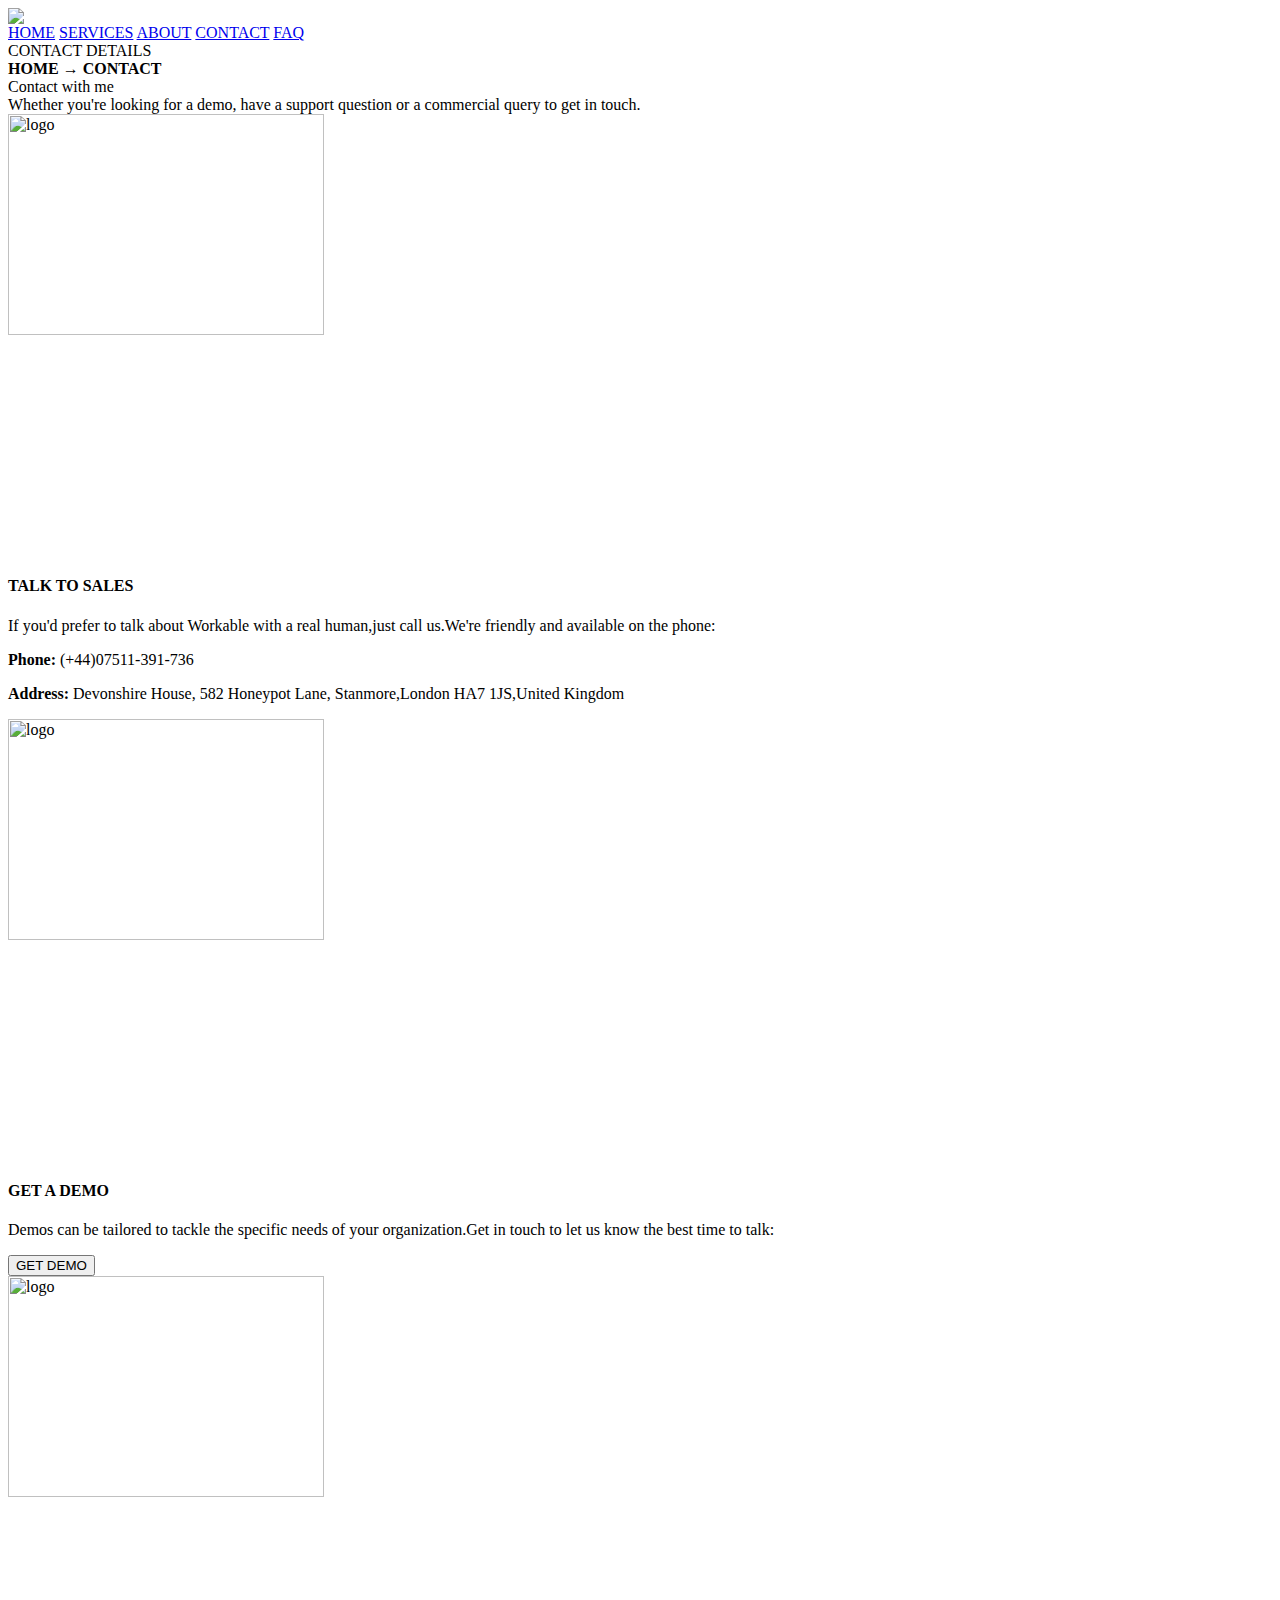
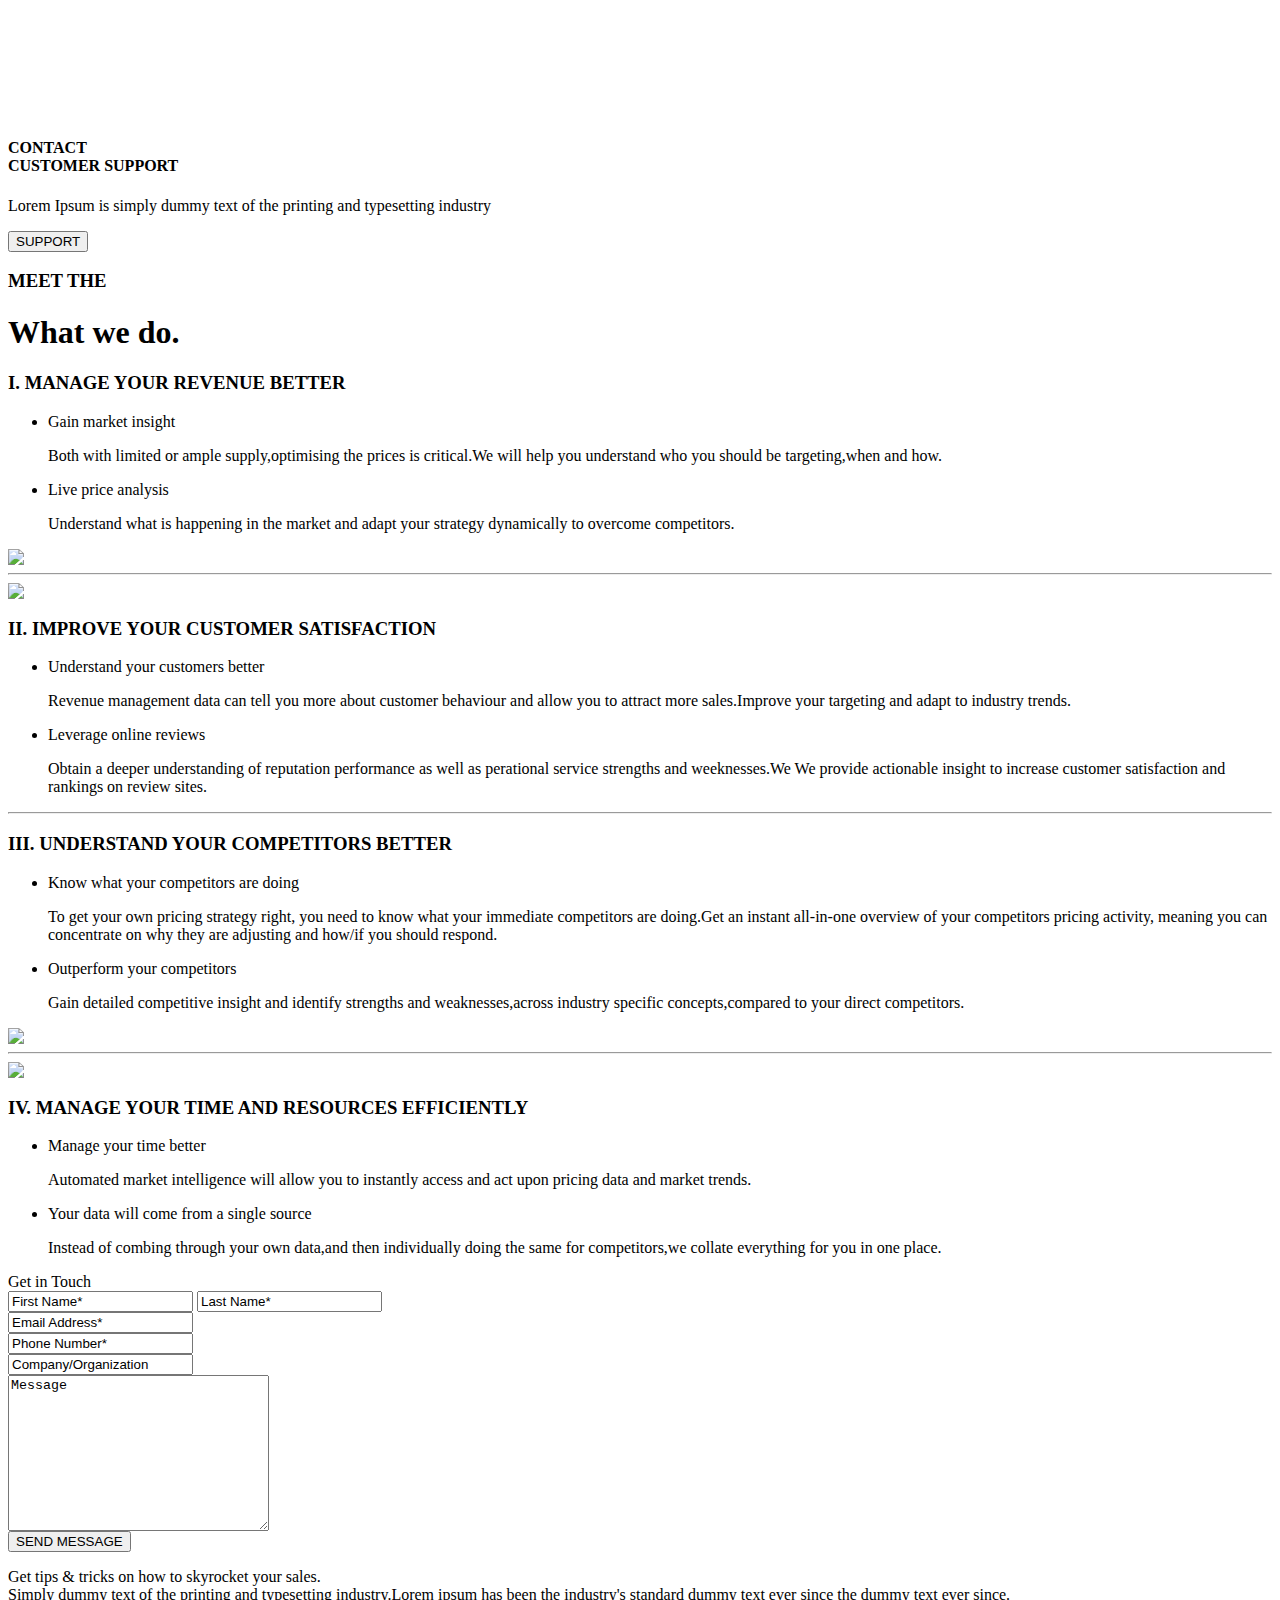
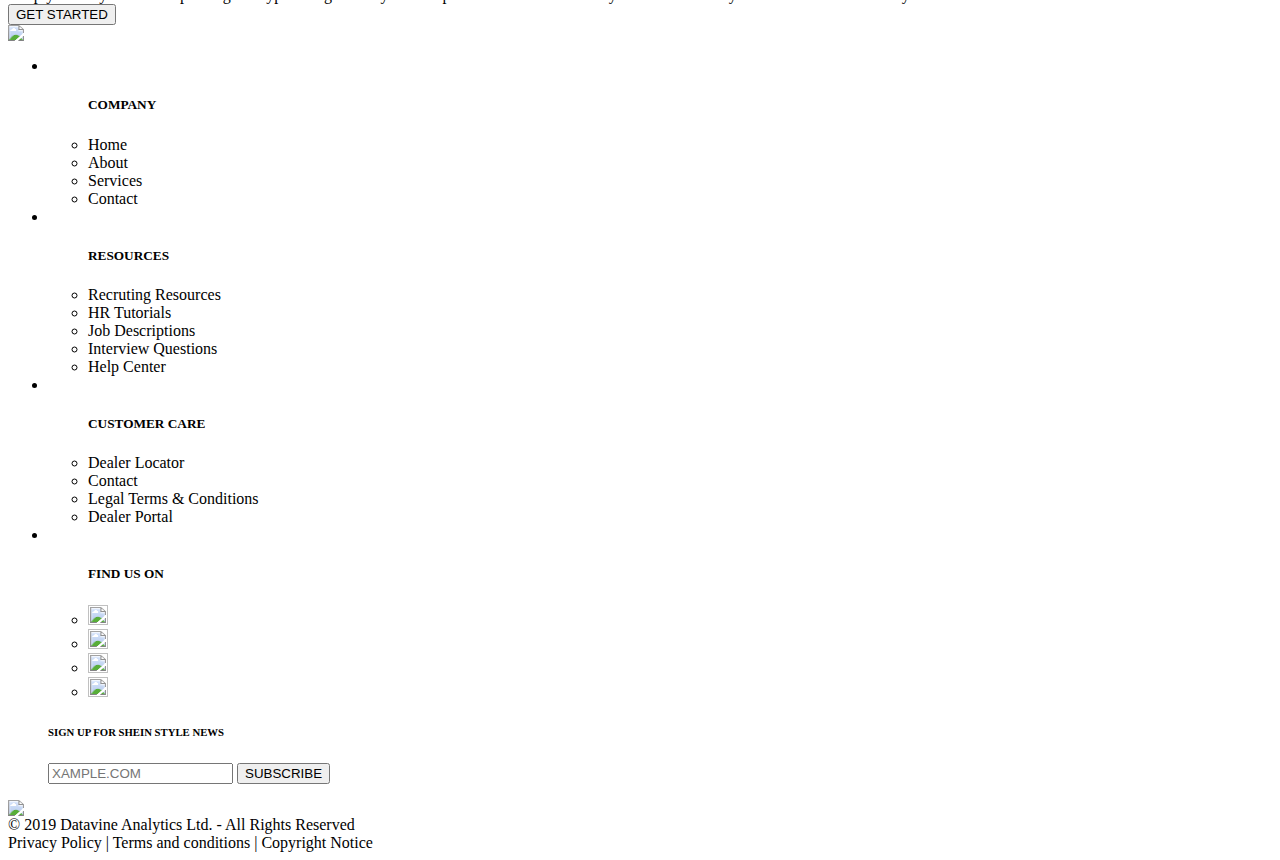
==== training.html @ 07f4c863 "Add files via upload" ====
<html>
  <link rel="stylesheet" href="/Users/mehak.agarwal/Documents/training/training.css">
<body>

<header class='header'>
   <nav class='nav'>
        <div class='nav-logo left'>
            <img src='/Users/mehak.agarwal/Documents/training/datavine-logo.png' class='logo'>
        </div>
        <div class='nav-link right'>
            <a href="/html/">HOME</a> 
            <a href="/css/">SERVICES</a> 
            <a href="/js/">ABOUT</a> 
            <a href="/jquery/">CONTACT</a>
            <a href="/jquery/">FAQ</a>
        </div>
    </nav>
    <div class='contactText'>
    CONTACT <span class='bold'>DETAILS</span>
    </div>
</header>
<section class='section1'>
    <div class='contactLink'>
        <span><b>HOME</b></span><span class='arrow'> &#8594;</span><span class='contact'><b> CONTACT</b></span>
    </div>
    <div class='contactWithText'>Contact with me </div>
    <div class='sectionSubText'> Whether you're looking for a demo,
        have a support question or a commercial query to get in touch.</div>
    <div class='parentCardContainer'>
        <div class="card ">
            <div class='imgContainer'>
            <img src="/Users/mehak.agarwal/Documents/training/mirage-message-sent.png" alt="logo" style="width:50%">
            </div>      
            <div class="container">
                <h4><b>TALK TO SALES</b></h4> 
                <p class='greyTextColor'>If you'd prefer to talk about Workable with a real human,just call us.We're friendly and available on the phone:</p>
                <p><b>Phone: </b><span class='greyTextColor'>(+44)07511-391-736</span></p>
                <p><b>Address:</b><span class='greyTextColor'> Devonshire House, 582 Honeypot Lane, Stanmore,London HA7 1JS,United Kingdom</span></p>
            </div>
        </div>
        <div class="card secondCard">
            <div class='imgContainer'>
            <img src="/Users/mehak.agarwal/Documents/training/mirage-message-sent.png" alt="logo" style="width:50%">
            </div>
            <div class="container">
                <h4><b>GET A DEMO</b></h4> 
                <p class='greyTextColor'>Demos can be tailored to tackle the specific needs of your organization.Get in touch to let us
                know the best time to talk:</p> 
                <button> GET DEMO </button>
            </div>
        </div>
        <div class="card">
            <div class='imgContainer'>
            <img src="/Users/mehak.agarwal/Documents/training/mirage-message-sent.png" alt="logo" style="width:50%">
            </div>
            <div class="container">
                <h4><b>CONTACT</br> CUSTOMER SUPPORT</b></h4> 
                <p class='greyTextColor' >Lorem Ipsum is simply dummy text of the printing and typesetting industry</p> 
                <button> SUPPORT </button>
            </div>
        </div>
    </div>
</section>
<section class="section2">
    <div class="container">
        <h3>MEET THE</h3>
        <h1 class='what-Text'>What we do. </h1>
   <div class="row">           
        <div class="leftColumn">
            <div class="text-container">
                <h3>I. MANAGE YOUR REVENUE BETTER</h3>
                <ul>
                <li>
                <span>Gain market insight </span>
                <p>Both with limited or ample supply,optimising the prices is critical.We will help you 
                understand who you should be targeting,when and how.</p></li>
                <li>
                <span>Live price analysis</span>
                <p>Understand what is happening in the market and adapt your strategy dynamically to overcome competitors. </p>
                </li>
            </div>
        </div>  
        <div class="rightColumn">
                <img src='/Users/mehak.agarwal/Documents/training/img1.png' class='image1'>
        </div>
    </div>
    <hr/>
    <div class="row">               
            <div class="leftColumn">
                <div class="image-container">
                    <img src='/Users/mehak.agarwal/Documents/training/img2.png' class='image1'>
                </div> 
            </div>  
            <div class="rightColumn">
                <div class="text-container">
                    <h3>II. IMPROVE YOUR CUSTOMER SATISFACTION</h3>
                    <ul>
                    <li><span>Understand your customers better</span>
                    <p>Revenue management data can tell you more about customer behaviour and allow 
                    you to attract more sales.Improve your targeting and adapt to industry trends.</p></li>
                    <li><span>Leverage online reviews</span>
                    <p>Obtain a deeper understanding of reputation performance as well as perational service strengths and weeknesses.We
                    We provide actionable insight to increase customer satisfaction and rankings on review sites. </p>
                    </li>
                    </ul>
                </div>
            </div>
    </div>
    <hr/>
   <div class="row">               
        <div class="leftColumn">
            <div class="text-container">
                <h3>III. UNDERSTAND YOUR COMPETITORS BETTER</h3>
                <ul>
                    <li><span>Know what your competitors are doing</span>
                    <p>To get your own pricing strategy right, you need to know what your immediate competitors 
                    are doing.Get an instant all-in-one overview of your competitors pricing activity, meaning you can concentrate on why they are adjusting 
                    and how/if you should respond.</p></li>
                    <li><span>Outperform your competitors</span>
                    <p>Gain detailed competitive insight and identify strengths and weaknesses,across industry specific concepts,compared to your direct competitors.</p>
                    </li>
                </ul>           
            </div>
        </div>  
        <div class="rightColumn">
            <div class="image-container">
                <img src='/Users/mehak.agarwal/Documents/training/img1.png' class='image1'>
            </div> 
        </div>
    </div>
    <hr/>
    <div class="row">               
        <div class="leftColumn">
            <div class="image-container">
                <img src='/Users/mehak.agarwal/Documents/training/img2.png' class='image1'>
            </div> 
        </div>  
        <div class="rightColumn">
            <div class="text-container">
                    <h3>IV. MANAGE YOUR TIME AND RESOURCES EFFICIENTLY</h3>
                    <ul>
                    <li><span>Manage your time better</span>
                    <p>Automated market intelligence will allow you to instantly access and act upon
                    pricing data and market trends. </p></li>
                    <li><span>Your data will come from a single source</span>
                    <p>Instead of combing through your own data,and then individually doing the same
                    for competitors,we collate everything for you in one place. </p></li>
                    </ul>
                </div>
            </div>
    </div>
     
        </div>
    </section>

    <section class="section3">
        <div class="container">
            <div class='heading'>Get in Touch</div>
            <form class="form"> 
                <input type="text" id='fname' value='First Name*'>
                <input type="text" value='Last Name*' id='lname'>
                </br>
                <input type="email" value='Email Address*'>
                </br>
                <input type="tel" value='Phone Number*'>
                </br>
                <input type='text' value='Company/Organization'>
                </br>
                <textarea name="message" rows="10" cols="30">Message</textarea>
                </br>
                <button type='submit' >SEND MESSAGE</button>
            </form>
        </div>
    </section>

    <section class='section4'>
        <div class="container">
                <div class="leftColumn">
                    <div class='heading'>Get tips & tricks on how to skyrocket your sales.</div>
                    <div class='content'> Simply dummy text of the printing and typesetting industry.Lorem ipsum has been the
                                        industry's standard dummy text ever since the dummy text ever since.
                    </div>
                    <button type='submit'>GET STARTED</button>
                </div>
                <div class="rightColumn">
                    <img src='/Users/mehak.agarwal/Documents/training/img2.png' class='image1'>
                </div>
        </div>
    </section>
    <footer>
        <div class="container">
            <section>
                <ul class='footerUpperSec'>
                    <li class="footerList">
                            <ul class='innerList'>
                                <h5>COMPANY</h5>
                                <li >Home</li>
                                <li>About</li>
                                <li>Services</li>
                                <li>Contact</li>
                            </ul>
                        </li>
                        <li class="footerList">
                            <ul class='innerList'>
                                <h5>RESOURCES</h5>
                                <li>Recruting Resources</li>
                                <li>HR Tutorials</li>
                                <li>Job Descriptions</li>
                                <li>Interview Questions</li>
                                <li>Help Center</li>
                            </ul>
                        </li>
                        <li class="footerList">
                            <ul class='innerList'>
                                <h5>CUSTOMER CARE</h5>
                                <li>Dealer Locator</li>
                                <li>Contact</li>
                                <li>Legal Terms & Conditions</li>
                                <li>Dealer Portal</li>
                            </ul>
                        </li>
                        <li class="footerList">
                            <ul class='socialSubList'>
                                <h5>FIND US ON</h5>
                                <li class='social-icon'>
                                    <a href="https://www.facebook.com/" target="_blank">
                                        <img src="/Users/mehak.agarwal/Documents/training/fb.png" alt="" width="20" height="20">
                                    </a>
                                </li>
                                <li class='social-icon'>
                                    <a href="https://www.instagram.com/" target="_blank">
                                        <img src="/Users/mehak.agarwal/Documents/training/fb.png" alt="" width="20" height="20">
                                    </a>
                                </li>
                                <li class='social-icon'>
                                    <a href="https://www.twitter.com/" target="_blank">
                                        <img src="/Users/mehak.agarwal/Documents/training/fb.png" alt="" width="20" height="20">
                                    </a>
                                </li>
                                <li class='social-icon'>
                                    <a href="https://www.pinterest.com/" target="_blank">
                                        <img src="/Users/mehak.agarwal/Documents/training/fb.png" alt="" width="20" height="20">
                                    </a>
                                </li>
                             </ul>

                                <h6 class='signUpText'>SIGN UP FOR SHEIN STYLE NEWS</h6>
                                <input type="text" placeholder="XAMPLE.COM"  class="inputBox"/>
                                <button class='subBtn'>SUBSCRIBE</button>
                         </li>   
                    </ul>

            
            <div>
                <div class='subFooterLeft'>
                    <div class='footerLogo'>
                        <img src='/Users/mehak.agarwal/Documents/training/datavineFooter-logo.png' class='footerImgLogo'>
                    </div>
                    <div class='footerLine'>© 2019 Datavine Analytics Ltd. - All Rights Reserved</div>
                </div>
                <span class='footerSubRight'> Privacy Policy | Terms and conditions | Copyright Notice </span>
            </div>
            </section>


        </div>
    </footer>
</body>
</html>
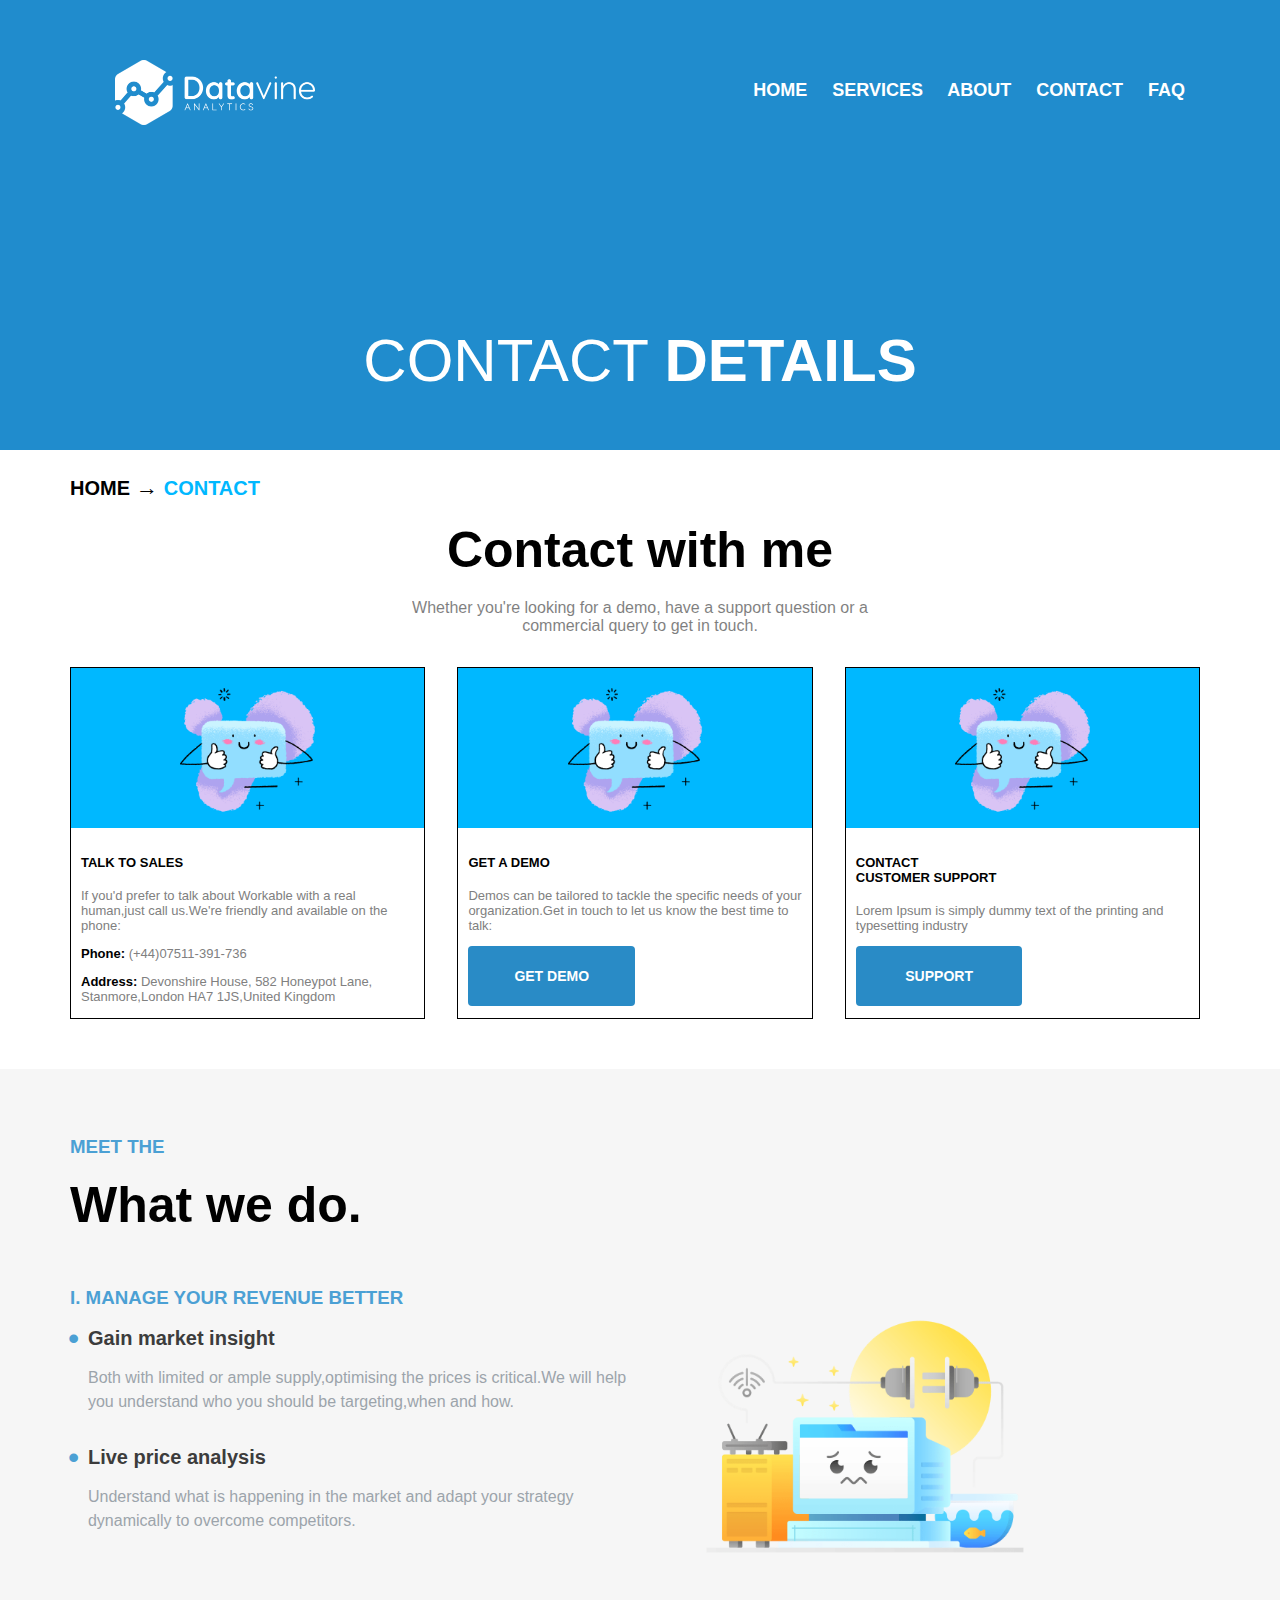
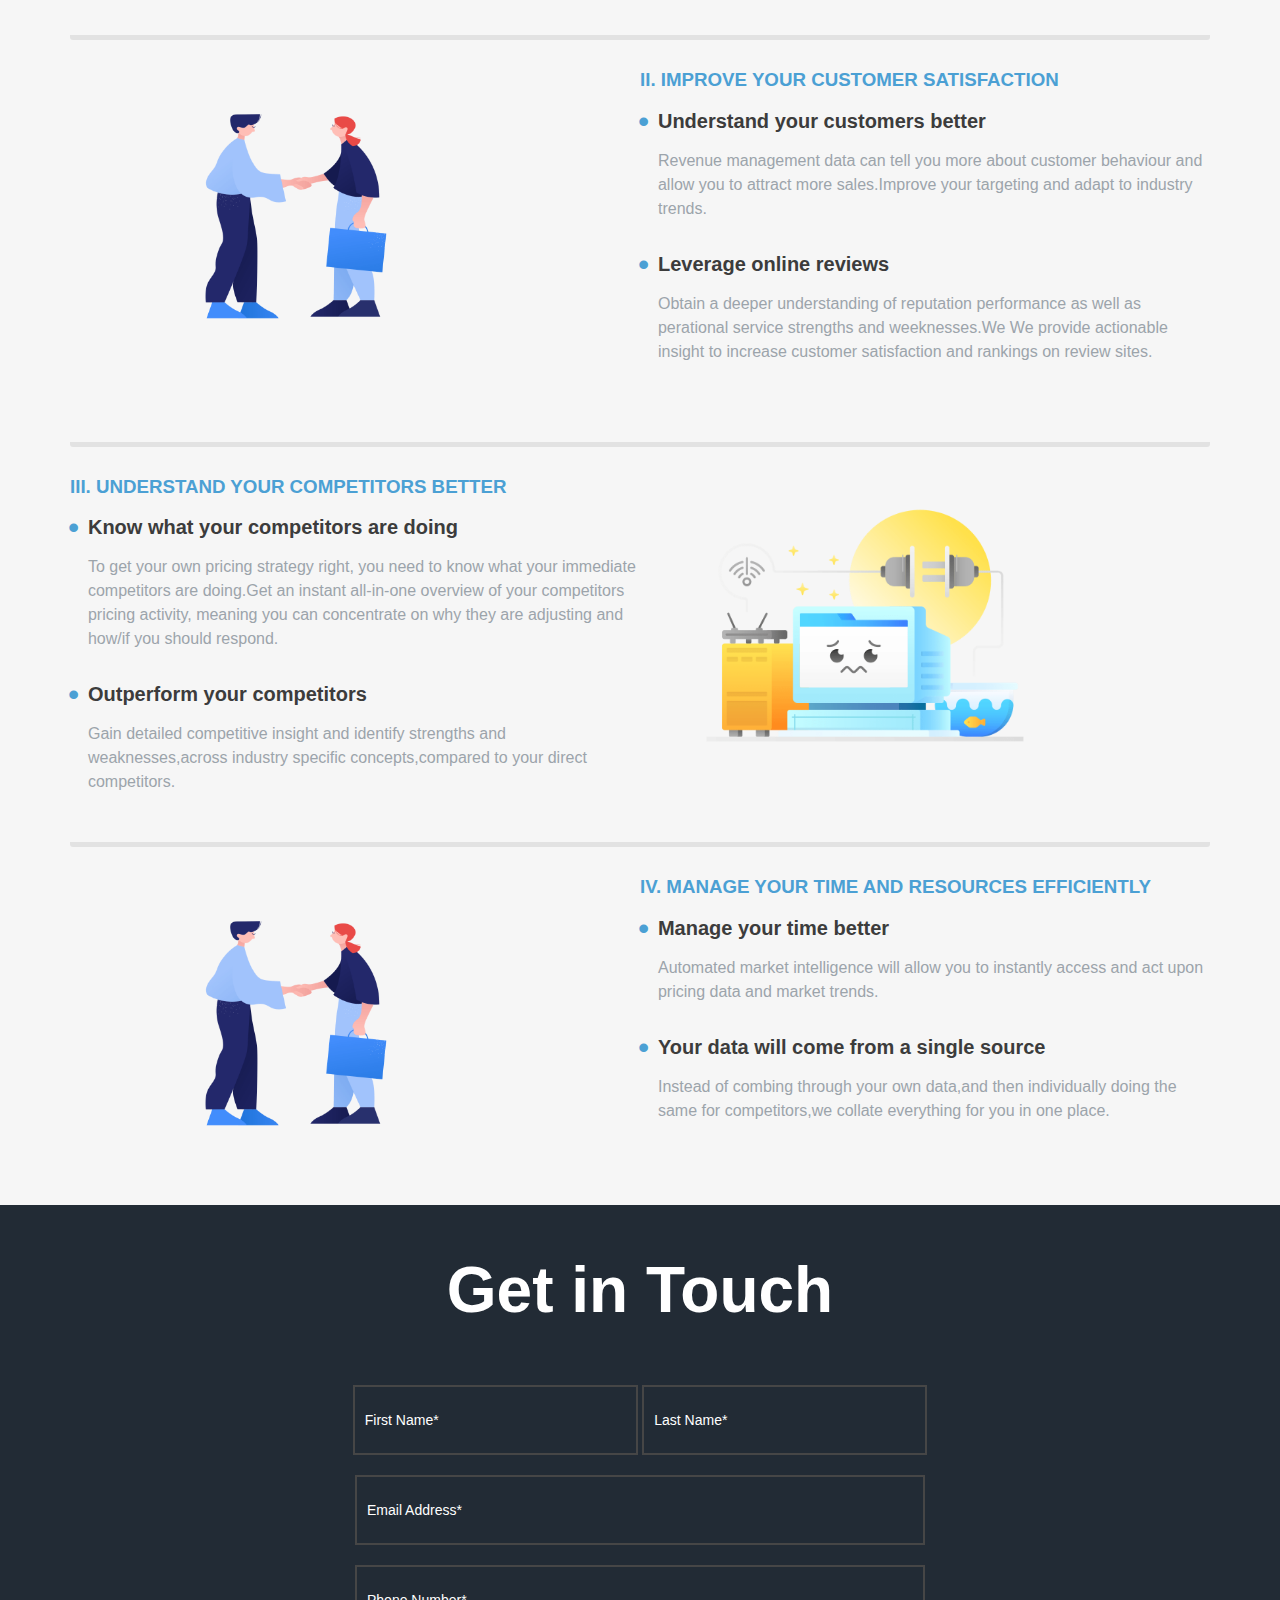
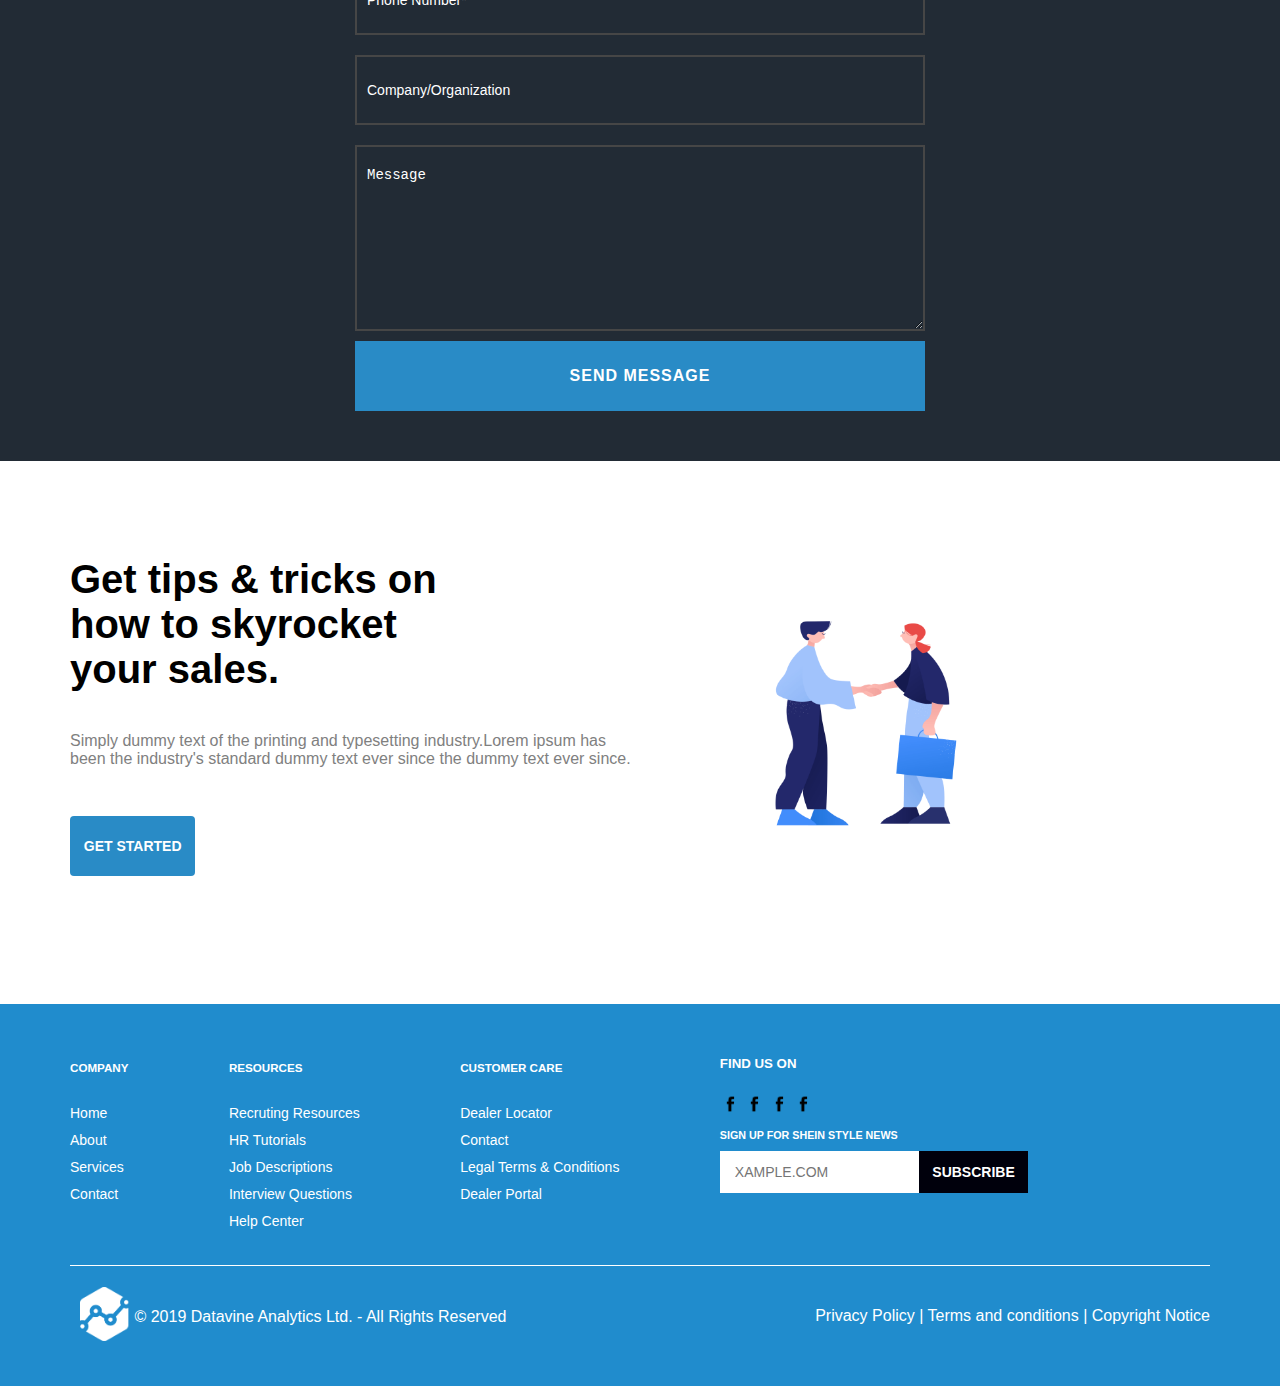
==== commit 84b56364: "link correction" ====
--- a/training.html
+++ b/training.html
@@ -1,203 +1,215 @@
 <html>
-  <link rel="stylesheet" href="/Users/mehak.agarwal/Documents/training/training.css">
-<body>
+    <link rel="stylesheet" href="training.css">
+    <body>
+        <header class='header'>
+            <nav class='nav'>
+                <div class='nav-logo left'>
+                    <img src='datavine-logo.png' class='logo'>
+                </div>
+                <div class='nav-link right'>
+                    <a href="/html/">HOME</a> 
+                    <a href="/css/">SERVICES</a> 
+                    <a href="/js/">ABOUT</a> 
+                    <a href="/jquery/">CONTACT</a>
+                    <a href="/jquery/">FAQ</a>
+                </div>
+            </nav>
+            <div class='contactText'>
+                CONTACT <span class='bold'>DETAILS</span>
+            </div>
+        </header>
+        <section class='section1'>
+            <div class='contactLink'>
+                <span><b>HOME</b></span><span class='arrow'> &#8594;</span><span class='contact'><b> CONTACT</b></span>
+            </div>
+            <div class='contactWithText'>Contact with me </div>
+            <div class='sectionSubText'> Whether you're looking for a demo,
+                    have a support question or a commercial query to get in touch.
+            </div>
+            <div class='parentCardContainer'>
+                <div class="card ">
+                    <div class='imgContainer'>
+                        <img src="mirage-message-sent.png" alt="logo" style="width:50%">
+                    </div>      
+                    <div class="container">
+                        <h4><b>TALK TO SALES</b></h4> 
+                        <p class='greyTextColor'>If you'd prefer to talk about Workable with a real human,just call us.We're friendly and available on the phone:</p>
+                        <p><b>Phone: </b><span class='greyTextColor'>(+44)07511-391-736</span></p>
+                        <p><b>Address:</b><span class='greyTextColor'> Devonshire House, 582 Honeypot Lane, Stanmore,London HA7 1JS,United Kingdom</span></p>
+                    </div>
+                </div>
+                <div class="card secondCard">
+                    <div class='imgContainer'>
+                        <img src="mirage-message-sent.png" alt="logo" style="width:50%">
+                    </div>
+                    <div class="container">
+                        <h4><b>GET A DEMO</b></h4> 
+                        <p class='greyTextColor'>Demos can be tailored to tackle the specific needs of your organization.Get in touch to let us
+                        know the best time to talk:</p> 
+                        <button> GET DEMO </button>
+                    </div>
+                </div>
+                <div class="card">
+                    <div class='imgContainer'>
+                        <img src="mirage-message-sent.png" alt="logo" style="width:50%">
+                    </div>
+                    <div class="container">
+                        <h4><b>CONTACT</br> CUSTOMER SUPPORT</b></h4> 
+                        <p class='greyTextColor' >Lorem Ipsum is simply dummy text of the printing and typesetting industry</p> 
+                        <button> SUPPORT </button>
+                    </div>
+                </div>
+            </div>
+        </section>
+        <section class="section2">
+            <div class="container">
+                <h3>MEET THE</h3>
+                <h1 class='what-Text'>What we do. </h1>
+                <div class="row">           
+                    <div class="leftColumn">
+                        <div class="text-container">
+                            <h3>I. MANAGE YOUR REVENUE BETTER</h3>
+                            <ul>
+                                <li>
+                                    <span>Gain market insight </span>
+                                    <p>Both with limited or ample supply,optimising the prices is critical.We will help you 
+                                        understand who you should be targeting,when and how.</p>
+                                </li>
+                                <li>
+                                    <span>Live price analysis</span>
+                                    <p>Understand what is happening in the market and adapt your strategy dynamically to overcome competitors. </p>
+                                </li>
+                            </ul>    
+                        </div>
+                    </div>  
+                    <div class="rightColumn">
+                        <img src='img1.png' class='image1'>
+                    </div>
+                </div>
+                <hr/>
+                <div class="row">               
+                    <div class="leftColumn">
+                        <div class="image-container">
+                            <img src='img2.png' class='image1'>
+                        </div> 
+                    </div>  
+                    <div class="rightColumn">
+                        <div class="text-container">
+                            <h3>II. IMPROVE YOUR CUSTOMER SATISFACTION</h3>
+                            <ul>
+                                <li>
+                                    <span>Understand your customers better</span>
+                                    <p>Revenue management data can tell you more about customer behaviour and allow 
+                                    you to attract more sales.Improve your targeting and adapt to industry trends.</p>
+                                </li>
+                                <li>
+                                    <span>Leverage online reviews</span>
+                                    <p>Obtain a deeper understanding of reputation performance as well as perational service strengths and weeknesses.We
+                                    We provide actionable insight to increase customer satisfaction and rankings on review sites. </p>
+                                </li>
+                            </ul>
+                        </div>
+                    </div>
+                </div>
+                <hr/>
+                <div class="row">               
+                    <div class="leftColumn">
+                        <div class="text-container">
+                            <h3>III. UNDERSTAND YOUR COMPETITORS BETTER</h3>
+                            <ul>
+                                <li>
+                                    <span>Know what your competitors are doing</span>
+                                    <p>To get your own pricing strategy right, you need to know what your immediate competitors 
+                                    are doing.Get an instant all-in-one overview of your competitors pricing activity, meaning you can concentrate on why they are adjusting 
+                                    and how/if you should respond.</p>
+                                </li>
+                                <li>
+                                    <span>Outperform your competitors</span>
+                                    <p>Gain detailed competitive insight and identify strengths and weaknesses,across industry specific concepts,compared to your direct competitors.</p>
+                                </li>
+                            </ul>           
+                        </div>
+                    </div>  
+                    <div class="rightColumn">
+                        <div class="image-container">
+                            <img src='img1.png' class='image1'>
+                        </div> 
+                    </div>
+                </div>
+                <hr/>
+                <div class="row">               
+                    <div class="leftColumn">
+                        <div class="image-container">
+                            <img src='img2.png' class='image1'>
+                        </div> 
+                    </div>  
+                    <div class="rightColumn">
+                        <div class="text-container">
+                            <h3>IV. MANAGE YOUR TIME AND RESOURCES EFFICIENTLY</h3>
+                            <ul>
+                                <li>
+                                    <span>Manage your time better</span>
+                                    <p>Automated market intelligence will allow you to instantly access and act upon
+                                    pricing data and market trends. </p>
+                                </li>
+                                <li>
+                                    <span>Your data will come from a single source</span>
+                                    <p>Instead of combing through your own data,and then individually doing the same
+                                    for competitors,we collate everything for you in one place. </p>
+                                </li>
+                            </ul>
+                        </div>
+                    </div>
+                </div>    
+            </div>
+        </section>
 
-<header class='header'>
-   <nav class='nav'>
-        <div class='nav-logo left'>
-            <img src='/Users/mehak.agarwal/Documents/training/datavine-logo.png' class='logo'>
-        </div>
-        <div class='nav-link right'>
-            <a href="/html/">HOME</a> 
-            <a href="/css/">SERVICES</a> 
-            <a href="/js/">ABOUT</a> 
-            <a href="/jquery/">CONTACT</a>
-            <a href="/jquery/">FAQ</a>
-        </div>
-    </nav>
-    <div class='contactText'>
-    CONTACT <span class='bold'>DETAILS</span>
-    </div>
-</header>
-<section class='section1'>
-    <div class='contactLink'>
-        <span><b>HOME</b></span><span class='arrow'> &#8594;</span><span class='contact'><b> CONTACT</b></span>
-    </div>
-    <div class='contactWithText'>Contact with me </div>
-    <div class='sectionSubText'> Whether you're looking for a demo,
-        have a support question or a commercial query to get in touch.</div>
-    <div class='parentCardContainer'>
-        <div class="card ">
-            <div class='imgContainer'>
-            <img src="/Users/mehak.agarwal/Documents/training/mirage-message-sent.png" alt="logo" style="width:50%">
-            </div>      
-            <div class="container">
-                <h4><b>TALK TO SALES</b></h4> 
-                <p class='greyTextColor'>If you'd prefer to talk about Workable with a real human,just call us.We're friendly and available on the phone:</p>
-                <p><b>Phone: </b><span class='greyTextColor'>(+44)07511-391-736</span></p>
-                <p><b>Address:</b><span class='greyTextColor'> Devonshire House, 582 Honeypot Lane, Stanmore,London HA7 1JS,United Kingdom</span></p>
-            </div>
-        </div>
-        <div class="card secondCard">
-            <div class='imgContainer'>
-            <img src="/Users/mehak.agarwal/Documents/training/mirage-message-sent.png" alt="logo" style="width:50%">
-            </div>
-            <div class="container">
-                <h4><b>GET A DEMO</b></h4> 
-                <p class='greyTextColor'>Demos can be tailored to tackle the specific needs of your organization.Get in touch to let us
-                know the best time to talk:</p> 
-                <button> GET DEMO </button>
-            </div>
-        </div>
-        <div class="card">
-            <div class='imgContainer'>
-            <img src="/Users/mehak.agarwal/Documents/training/mirage-message-sent.png" alt="logo" style="width:50%">
-            </div>
-            <div class="container">
-                <h4><b>CONTACT</br> CUSTOMER SUPPORT</b></h4> 
-                <p class='greyTextColor' >Lorem Ipsum is simply dummy text of the printing and typesetting industry</p> 
-                <button> SUPPORT </button>
-            </div>
-        </div>
-    </div>
-</section>
-<section class="section2">
-    <div class="container">
-        <h3>MEET THE</h3>
-        <h1 class='what-Text'>What we do. </h1>
-   <div class="row">           
-        <div class="leftColumn">
-            <div class="text-container">
-                <h3>I. MANAGE YOUR REVENUE BETTER</h3>
-                <ul>
-                <li>
-                <span>Gain market insight </span>
-                <p>Both with limited or ample supply,optimising the prices is critical.We will help you 
-                understand who you should be targeting,when and how.</p></li>
-                <li>
-                <span>Live price analysis</span>
-                <p>Understand what is happening in the market and adapt your strategy dynamically to overcome competitors. </p>
-                </li>
-            </div>
-        </div>  
-        <div class="rightColumn">
-                <img src='/Users/mehak.agarwal/Documents/training/img1.png' class='image1'>
-        </div>
-    </div>
-    <hr/>
-    <div class="row">               
-            <div class="leftColumn">
-                <div class="image-container">
-                    <img src='/Users/mehak.agarwal/Documents/training/img2.png' class='image1'>
-                </div> 
-            </div>  
-            <div class="rightColumn">
-                <div class="text-container">
-                    <h3>II. IMPROVE YOUR CUSTOMER SATISFACTION</h3>
-                    <ul>
-                    <li><span>Understand your customers better</span>
-                    <p>Revenue management data can tell you more about customer behaviour and allow 
-                    you to attract more sales.Improve your targeting and adapt to industry trends.</p></li>
-                    <li><span>Leverage online reviews</span>
-                    <p>Obtain a deeper understanding of reputation performance as well as perational service strengths and weeknesses.We
-                    We provide actionable insight to increase customer satisfaction and rankings on review sites. </p>
-                    </li>
-                    </ul>
-                </div>
-            </div>
-    </div>
-    <hr/>
-   <div class="row">               
-        <div class="leftColumn">
-            <div class="text-container">
-                <h3>III. UNDERSTAND YOUR COMPETITORS BETTER</h3>
-                <ul>
-                    <li><span>Know what your competitors are doing</span>
-                    <p>To get your own pricing strategy right, you need to know what your immediate competitors 
-                    are doing.Get an instant all-in-one overview of your competitors pricing activity, meaning you can concentrate on why they are adjusting 
-                    and how/if you should respond.</p></li>
-                    <li><span>Outperform your competitors</span>
-                    <p>Gain detailed competitive insight and identify strengths and weaknesses,across industry specific concepts,compared to your direct competitors.</p>
-                    </li>
-                </ul>           
-            </div>
-        </div>  
-        <div class="rightColumn">
-            <div class="image-container">
-                <img src='/Users/mehak.agarwal/Documents/training/img1.png' class='image1'>
-            </div> 
-        </div>
-    </div>
-    <hr/>
-    <div class="row">               
-        <div class="leftColumn">
-            <div class="image-container">
-                <img src='/Users/mehak.agarwal/Documents/training/img2.png' class='image1'>
-            </div> 
-        </div>  
-        <div class="rightColumn">
-            <div class="text-container">
-                    <h3>IV. MANAGE YOUR TIME AND RESOURCES EFFICIENTLY</h3>
-                    <ul>
-                    <li><span>Manage your time better</span>
-                    <p>Automated market intelligence will allow you to instantly access and act upon
-                    pricing data and market trends. </p></li>
-                    <li><span>Your data will come from a single source</span>
-                    <p>Instead of combing through your own data,and then individually doing the same
-                    for competitors,we collate everything for you in one place. </p></li>
-                    </ul>
-                </div>
-            </div>
-    </div>
-     
-        </div>
-    </section>
+        <section class="section3">
+            <div class="container">
+                <div class='heading'>Get in Touch</div>
+                <form class="form"> 
+                    <input type="text" id='fname' value='First Name*'>
+                    <input type="text" value='Last Name*' id='lname'>
+                    </br>
+                    <input type="email" value='Email Address*'>
+                    </br>
+                    <input type="tel" value='Phone Number*'>
+                    </br>
+                    <input type='text' value='Company/Organization'>
+                    </br>
+                    <textarea name="message" rows="10" cols="30">Message</textarea>
+                    </br>
+                    <button type='submit' >SEND MESSAGE</button>
+                </form>
+            </div>
+        </section>
 
-    <section class="section3">
-        <div class="container">
-            <div class='heading'>Get in Touch</div>
-            <form class="form"> 
-                <input type="text" id='fname' value='First Name*'>
-                <input type="text" value='Last Name*' id='lname'>
-                </br>
-                <input type="email" value='Email Address*'>
-                </br>
-                <input type="tel" value='Phone Number*'>
-                </br>
-                <input type='text' value='Company/Organization'>
-                </br>
-                <textarea name="message" rows="10" cols="30">Message</textarea>
-                </br>
-                <button type='submit' >SEND MESSAGE</button>
-            </form>
-        </div>
-    </section>
-
-    <section class='section4'>
-        <div class="container">
+        <section class='section4'>
+            <div class="container">
                 <div class="leftColumn">
                     <div class='heading'>Get tips & tricks on how to skyrocket your sales.</div>
-                    <div class='content'> Simply dummy text of the printing and typesetting industry.Lorem ipsum has been the
-                                        industry's standard dummy text ever since the dummy text ever since.
-                    </div>
-                    <button type='submit'>GET STARTED</button>
-                </div>
-                <div class="rightColumn">
-                    <img src='/Users/mehak.agarwal/Documents/training/img2.png' class='image1'>
-                </div>
-        </div>
-    </section>
-    <footer>
-        <div class="container">
-            <section>
-                <ul class='footerUpperSec'>
-                    <li class="footerList">
+                        <div class='content'> Simply dummy text of the printing and typesetting industry.Lorem ipsum has been the
+                                                industry's standard dummy text ever since the dummy text ever since.
+                        </div>
+                        <button type='submit'>GET STARTED</button>
+                    </div>
+                    <div class="rightColumn">
+                        <img src='img2.png' class='image1'>
+                    </div>
+            </div>
+        </section>
+        
+        <footer>
+            <div class="container">
+                <section>
+                    <ul class='footerUpperSec'>
+                        <li class="footerList">
                             <ul class='innerList'>
                                 <h5>COMPANY</h5>
-                                <li >Home</li>
-                                <li>About</li>
-                                <li>Services</li>
-                                <li>Contact</li>
+                                    <li>Home</li>
+                                    <li>About</li>
+                                    <li>Services</li>
+                                    <li>Contact</li>
                             </ul>
                         </li>
                         <li class="footerList">
@@ -224,46 +236,43 @@
                                 <h5>FIND US ON</h5>
                                 <li class='social-icon'>
                                     <a href="https://www.facebook.com/" target="_blank">
-                                        <img src="/Users/mehak.agarwal/Documents/training/fb.png" alt="" width="20" height="20">
+                                        <img src="fb.png" alt="" width="20" height="20">
                                     </a>
                                 </li>
                                 <li class='social-icon'>
                                     <a href="https://www.instagram.com/" target="_blank">
-                                        <img src="/Users/mehak.agarwal/Documents/training/fb.png" alt="" width="20" height="20">
+                                        <img src="fb.png" alt="" width="20" height="20">
                                     </a>
                                 </li>
                                 <li class='social-icon'>
                                     <a href="https://www.twitter.com/" target="_blank">
-                                        <img src="/Users/mehak.agarwal/Documents/training/fb.png" alt="" width="20" height="20">
+                                        <img src="fb.png" alt="" width="20" height="20">
                                     </a>
                                 </li>
                                 <li class='social-icon'>
                                     <a href="https://www.pinterest.com/" target="_blank">
-                                        <img src="/Users/mehak.agarwal/Documents/training/fb.png" alt="" width="20" height="20">
-                                    </a>
-                                </li>
-                             </ul>
+                                        <img src="fb.png" alt="" width="20" height="20">
+                                    </a>
+                                </li>
+                            </ul>
 
-                                <h6 class='signUpText'>SIGN UP FOR SHEIN STYLE NEWS</h6>
-                                <input type="text" placeholder="XAMPLE.COM"  class="inputBox"/>
-                                <button class='subBtn'>SUBSCRIBE</button>
-                         </li>   
+                            <h6 class='signUpText'>SIGN UP FOR SHEIN STYLE NEWS</h6>
+                            <input type="text" placeholder="XAMPLE.COM"  class="inputBox"/>
+                            <button class='subBtn'>SUBSCRIBE</button>
+                        </li>   
                     </ul>
-
-            
-            <div>
-                <div class='subFooterLeft'>
-                    <div class='footerLogo'>
-                        <img src='/Users/mehak.agarwal/Documents/training/datavineFooter-logo.png' class='footerImgLogo'>
-                    </div>
-                    <div class='footerLine'>© 2019 Datavine Analytics Ltd. - All Rights Reserved</div>
-                </div>
-                <span class='footerSubRight'> Privacy Policy | Terms and conditions | Copyright Notice </span>
-            </div>
-            </section>
-
-
-        </div>
-    </footer>
-</body>
+                    <div>
+                        <div class='subFooterLeft'>
+                            <div class='footerLogo'>
+                                <img src='datavineFooter-logo.png' class='footerImgLogo'>
+                            </div>
+                            <div class='footerLine'>© 2019 Datavine Analytics Ltd. - All Rights Reserved
+                            </div>
+                        </div>
+                        <span class='footerSubRight'> Privacy Policy | Terms and conditions | Copyright Notice </span>
+                    </div>
+                </section>
+            </div>
+        </footer>
+    </body>
 </html>--- a/training.css
+++ b/training.css
@@ -0,0 +1,392 @@
+body{margin:0px;font-family:sans-serif}
+
+.header{background-color: #208CCD;height:450px;position:relative }
+
+.nav{padding:55px;}
+
+.nav-logo{margin-left: 50px;}
+
+.logo{width: 200px;margin-left: 10px;margin-top: 5px;}
+
+.nav-link {
+    color: white;
+    margin-right: 20px;
+    top: 25px;
+    font-size: 18px;
+    font-family: sans-serif;
+    position: relative;
+    font-weight: bold;
+}
+
+.nav-link a { 
+    text-decoration: none;
+    color: white;
+    margin-right: 20px;
+}
+
+.left{float:left}
+
+.right{float:right}
+
+.contactText{
+    position: absolute;
+    top: 80%;
+    font-size: 60px;
+    color: white;
+    left: 50%;
+    transform: translate(-50%,-50%);
+    font-family: sans-serif;
+}
+
+.bold{
+    font-weight: bold
+}
+
+.contactLink{
+    margin-left: 70px;
+    margin-top: 25px;
+    font-size: 20px;
+}
+.contactLink .contact{
+    color: #00b8ff;
+}
+
+.contactLink .arrow{
+    font-size: 22px;
+}
+
+.contactWithText{
+    text-align: center;
+    font-weight: bold;
+    font-family: sans-serif;
+    font-size: 50px;
+    padding: 20px;
+}
+
+.sectionSubText{
+    left: 0px;
+    right: 0px;
+    margin: auto;
+    text-align: center;
+    width: 38%;
+    opacity: 0.5;
+}
+.greyTextColor{
+    color:grey;
+}
+
+.secondCard{
+    margin-left: 2rem;
+    margin-right: 2rem;
+}
+
+
+.card{
+    
+    width: 31%;
+    margin-top: 2rem;
+    float:left;
+    border: 1px solid;
+    height: 350px;
+
+}
+.card .container{
+
+text-align: left;
+padding: 10px;
+font-size: 13px;
+}
+
+
+.card button{
+
+    background-color: #298BC6;
+    border: none;
+    width: 50%;
+    height: 60px;
+    border-radius: 4px;
+    color: white;
+    font-size: 14px;
+    font-weight: BOLD;
+}
+
+.imgContainer{
+    background-color: #00b8ff;
+    height: 10rem;
+}
+
+.parentCardContainer{
+    text-align: center;
+    margin: 0px auto 50px auto;
+    max-width: 1140px;}
+
+.parentCardContainer::after{
+content: "";
+display: table;
+clear: both;
+}
+.container{max-width: 1140px;margin: auto;}
+
+.section2{background-color:#F6F6F6;padding-top: 3em;    padding-bottom: 3em;}
+
+.section3{background-color:#222B35;padding-top: 3em;}
+
+
+.section3 .heading{
+    color: white;
+    text-align: center;
+    font-size: 4rem;
+    font-weight: bold;
+    margin-bottom: 3rem;
+
+  }
+
+
+.row p{
+    color: #9ca4ab;
+    font-weight: 500;
+    line-height: 1.5rem;
+}
+
+.row h4{margin-bottom: -10px;}
+
+.container h3{color:#4BA0D4;}
+
+.image1{ width:450px;text-align:center;}
+
+.leftColumn,.rightColumn{
+    max-width: 50%;
+    width:50%
+}
+.leftColumn{
+    display: inline-block
+}
+.rightColumn{
+    float:right;
+}
+
+.section2 ul{padding: 0px;}
+
+.text-container span{
+    font-size: 20px;
+    font-weight: bold;
+}
+
+
+.section2 ul li {
+    color: #3c3c3c; 
+    display: inline-block;
+    list-style: none; 
+    margin: 0 0 16px 1.1225em;
+    padding: 0;
+    position: relative;
+  }
+  
+.section2 ul li::before {
+    color: #4BA0D4;
+    content: "\2022";
+    display: inline-block;
+    font-size: 2em;
+    left: -20px;
+    position: absolute;
+    top: -7px;
+
+  }
+  
+
+.section2 h1{
+    font-size: 50px;
+    margin-top: 0px;
+}
+
+hr{
+    border: none;
+    width: 100%;
+    height: 30px;
+    border-radius: 3px;
+    margin-top: 0;
+    border-bottom: 5px solid #E2E2E2;
+    box-shadow: 0 20px 20px -20px #333;
+    margin: -30px auto 10px;
+}
+
+
+.form{
+text-align:center
+}
+
+input{
+    background-color: transparent;
+    border: solid 2px #464646;
+    margin-bottom: 10px;
+    margin-top: 10px;
+    padding-left: 10px;
+    width: 50%;
+    font-size: 14px;
+    height: 70px;
+    color: white;
+}
+
+#fname,#lname{
+    width:25%;
+}
+
+
+textarea{
+    width: 50%;
+    background: transparent;
+    border: solid 2px #464646;
+    margin-bottom: 10px;
+    font-size: 14px;
+    padding-left: 10px;
+    padding-top: 20px;
+    margin-top: 10px;
+    color: white;
+}
+
+.section3 button{
+    background-color: #298BC6;
+    border: none;
+    width: 50%;
+    margin-bottom: 50px;
+    height: 70px;
+    color: white;
+    font-size: 16px;
+    letter-spacing: 1px;
+    font-weight: BOLD;
+
+}
+
+
+.section4 .container{
+    margin-top: 6rem;
+    margin-bottom: 8rem;
+}
+
+.section4 .leftColumn{
+max-width:60%;
+display: inline-block;
+}
+.section4 .rightColumn{
+    display: inline;
+}
+.section4 .leftColumn .heading{
+font-size: 40px;
+width: 65%;
+font-weight: bold;
+}
+
+.section4 .content{
+    margin-top: 2.5rem;
+    color: grey;
+}
+.section4 button{
+    background-color: #298BC6;
+    border: none;
+    width: 22%;
+    margin-top: 3rem;
+    height: 60px;
+    border-radius: 4px;
+    color: white;
+    font-size: 14px;
+    font-weight: BOLD;
+}
+
+footer{background-color: #208CCD }
+
+.list{
+    width:20%;
+    text-align: left;
+}
+.list ul{
+    margin-top: 8px;
+    
+}
+
+
+.footerList{
+
+    display: inline-block;
+    vertical-align: top;
+    margin-right: 6rem;
+    margin-top:30px;
+}
+
+.innerList{
+    list-style: none;
+    line-height: 27px;
+    font-size: 14px;
+    padding-left: 0px;
+}
+
+
+.social-icon{
+    list-style:none;
+    display:inline-block;
+    margin-bottom: 5px;
+}
+
+.signUpText{
+    margin-top: 10px;
+    margin-bottom: 0px;
+
+}
+
+.footerLine{
+    display: inline-block;
+    vertical-align: middle;
+    margin-top: 20px;
+    padding-bottom: 60px;
+    color:white;
+}
+
+.footerLogo{
+    display:inline-block;
+}
+
+.footerImgLogo{
+    width: 50px;
+    margin-left: 10px;
+    margin-top: 5px;
+}
+
+.subBtn{
+    padding: 13px;
+    background-color: #00000C;
+    border: none;
+    margin-left: -6px;
+    font-weight: bolder;
+    color: white;
+    font-size: 14px;
+}
+
+.inputBox{
+    padding: 15px 0 15px 15px;
+    background: white;
+    width: 200px;
+    border: none;
+    height: 42px;
+    margin-right: 1px;
+}
+
+
+.socialSubList{
+margin-left: -40px;
+}
+
+.footerUpperSec{
+    color:white;
+    border-bottom:1px white solid;
+    padding-left: 0px;
+    padding-bottom: 30px;
+}
+
+.footerSubRight{
+ float:right;
+ padding-top: 25px;
+ color:white;
+}
+
+.subFooterLeft{
+    display:inline-block;
+}
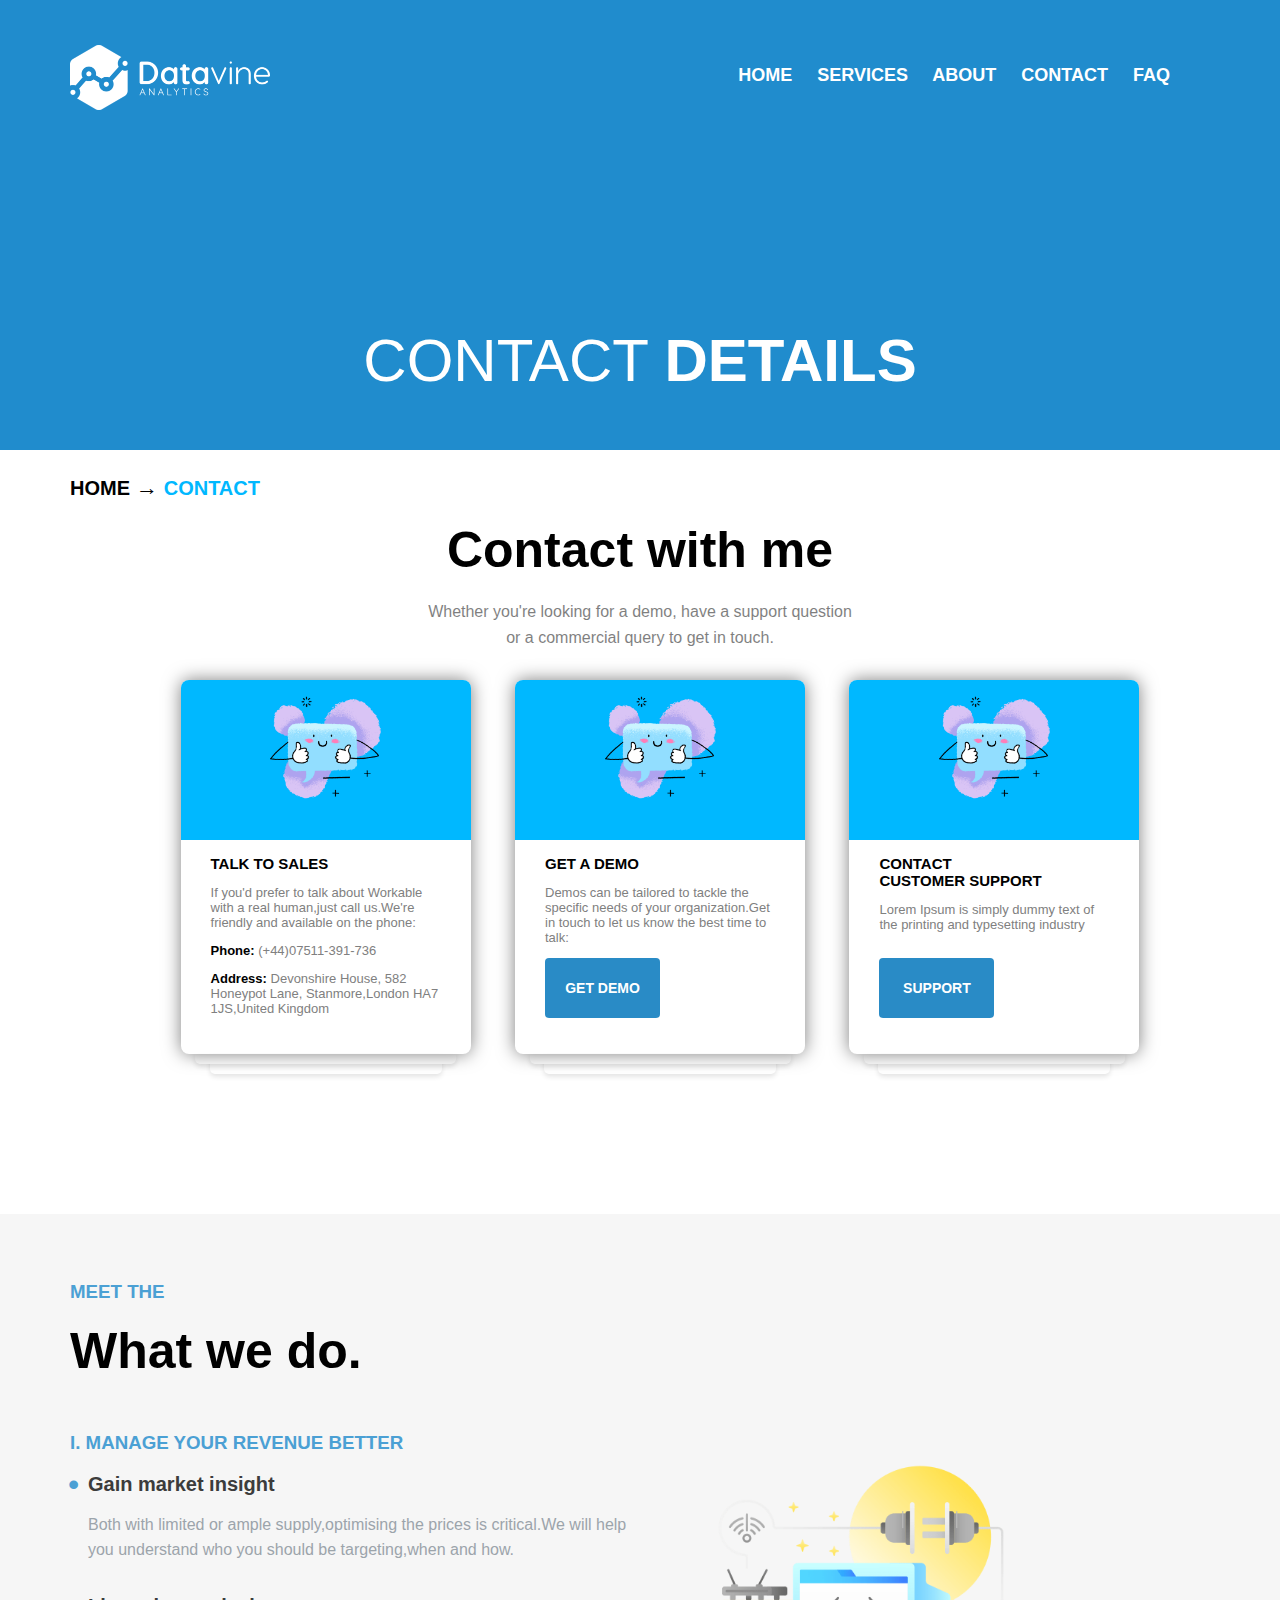
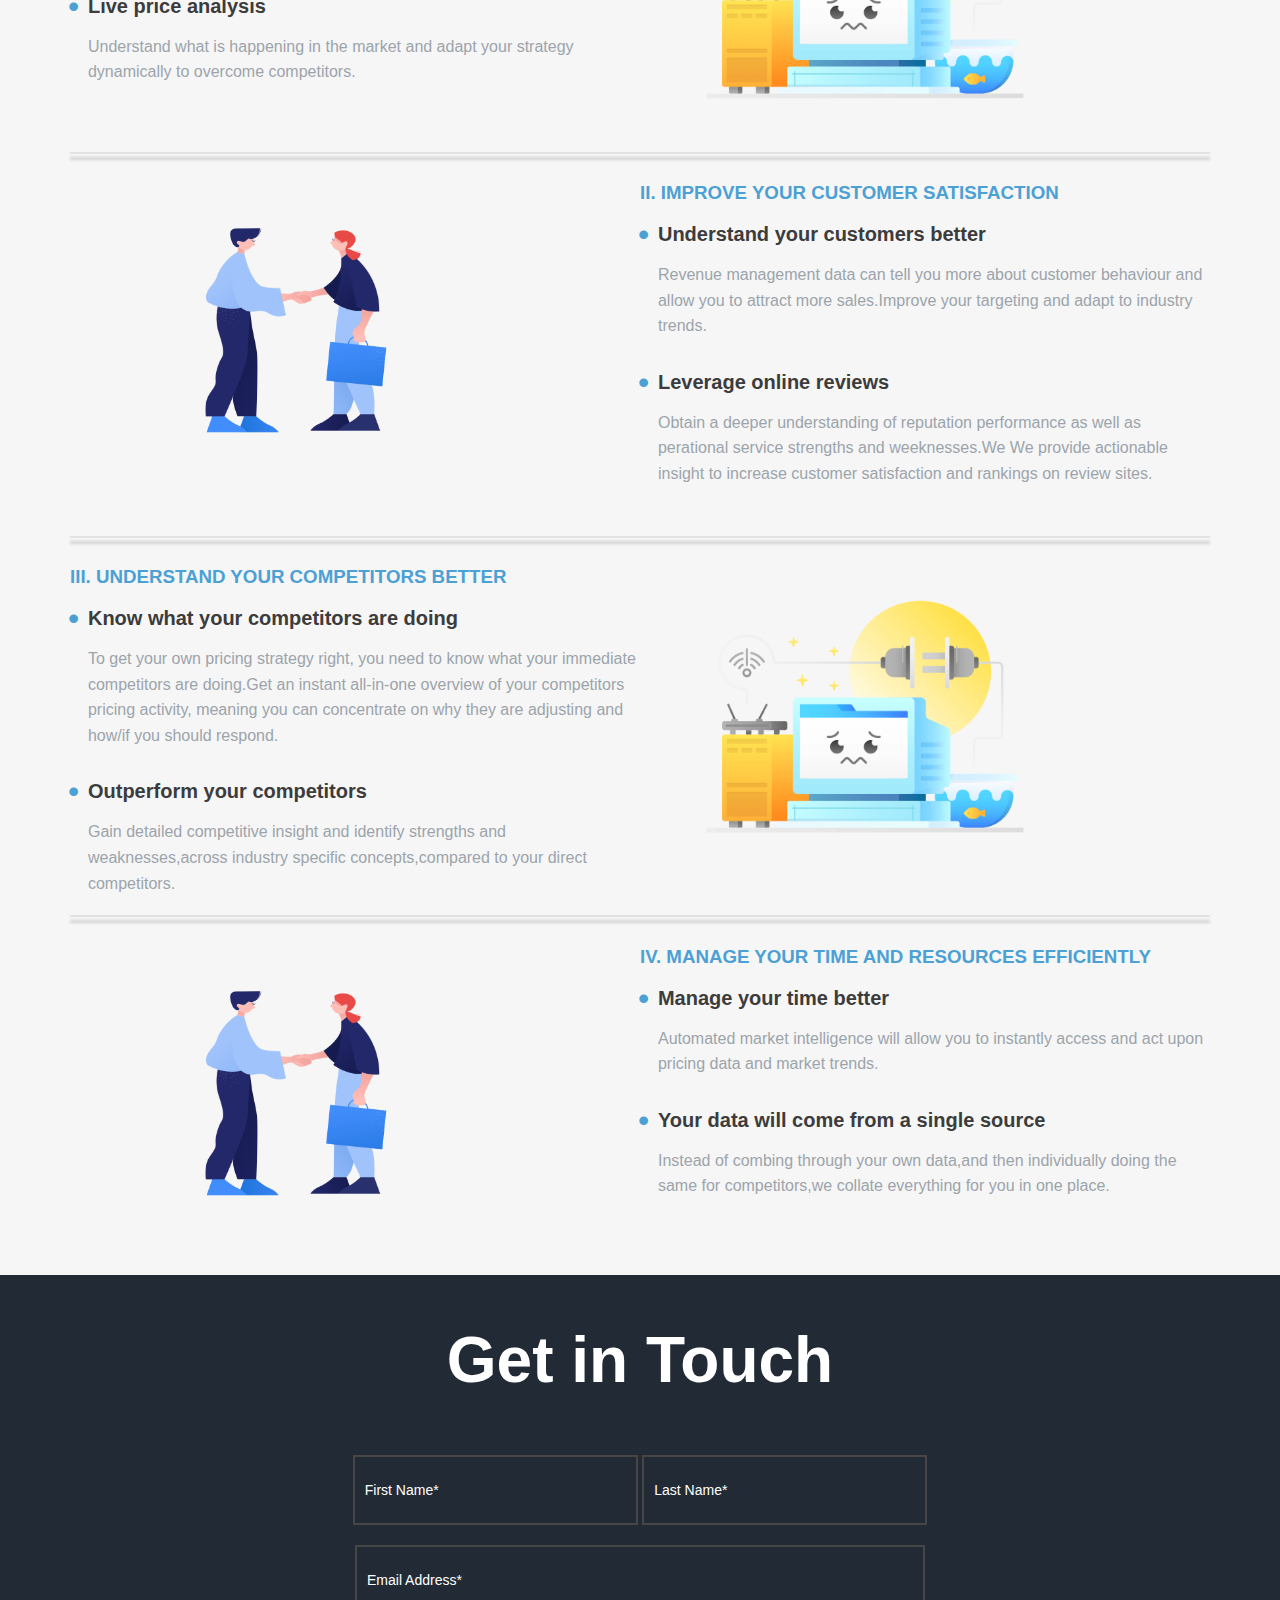
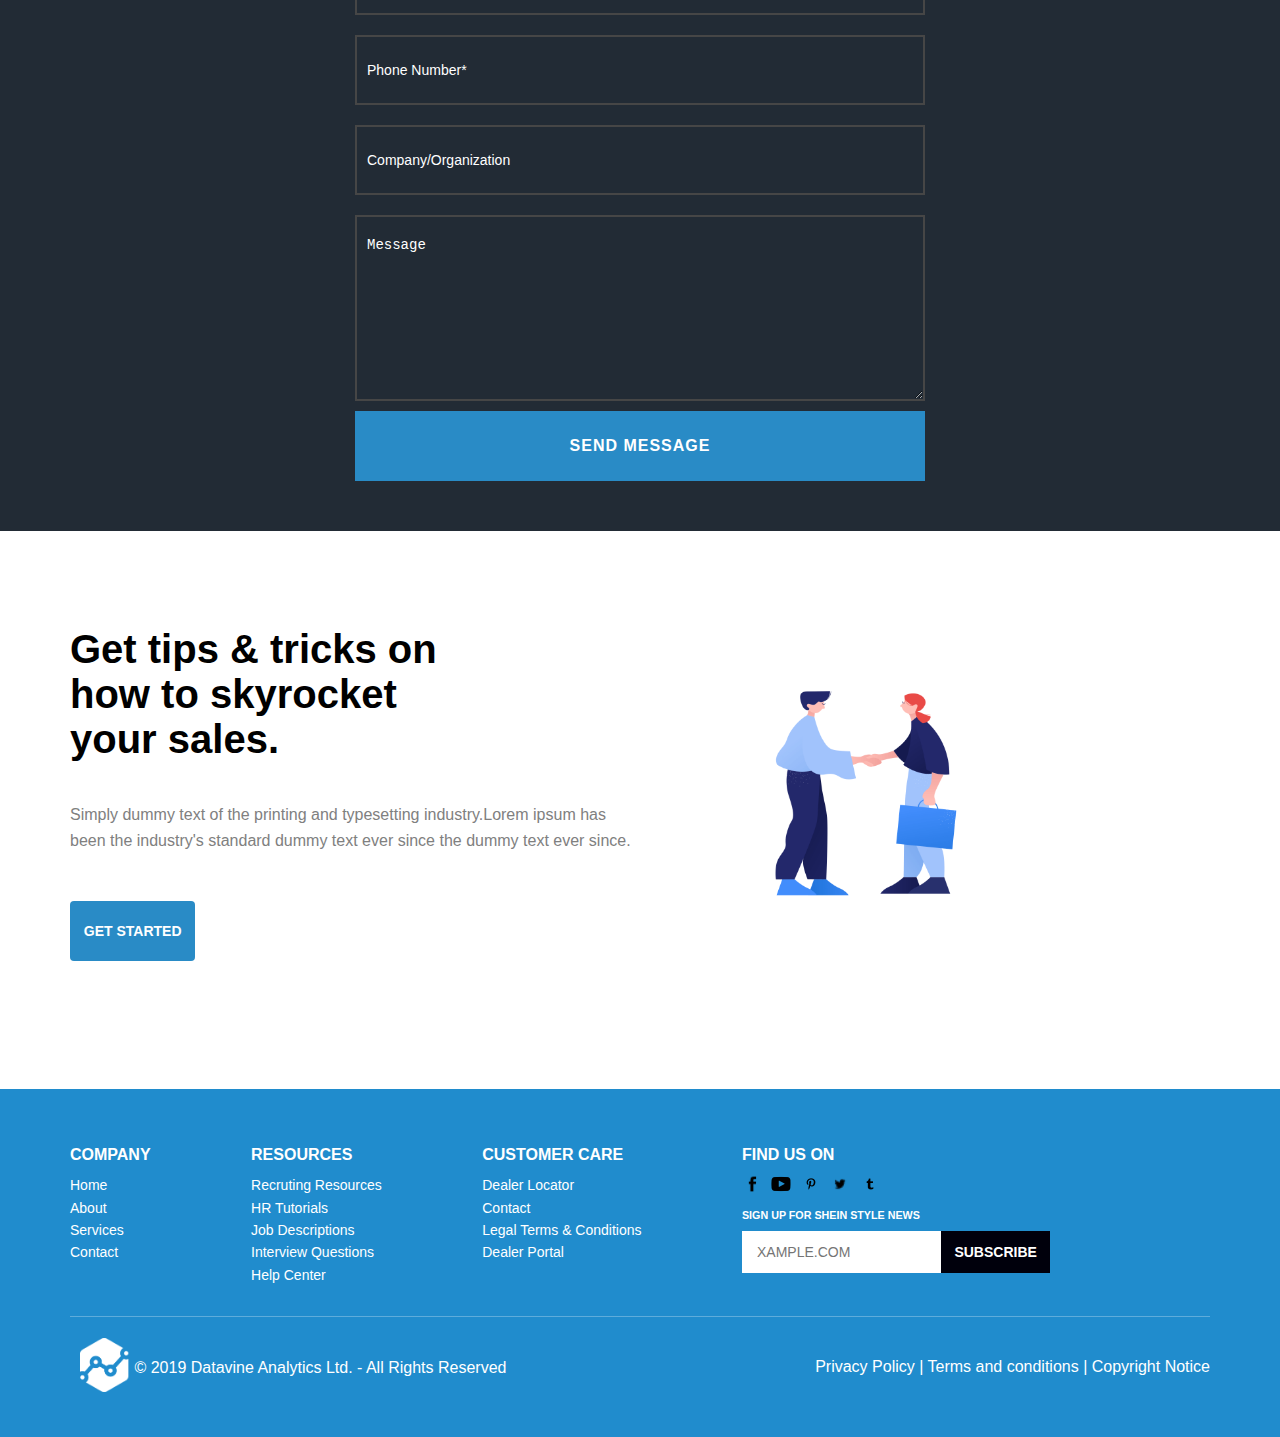
==== commit 01742524: "issues resolved" ====
--- a/training.html
+++ b/training.html
@@ -2,63 +2,84 @@
     <link rel="stylesheet" href="training.css">
     <body>
         <header class='header'>
+            <div class='container'>
             <nav class='nav'>
                 <div class='nav-logo left'>
                     <img src='datavine-logo.png' class='logo'>
                 </div>
                 <div class='nav-link right'>
-                    <a href="/html/">HOME</a> 
-                    <a href="/css/">SERVICES</a> 
-                    <a href="/js/">ABOUT</a> 
-                    <a href="/jquery/">CONTACT</a>
-                    <a href="/jquery/">FAQ</a>
+                    <a href="">HOME</a> 
+                    <a href="">SERVICES</a> 
+                    <a href="">ABOUT</a> 
+                    <a href="">CONTACT</a>
+                    <a href="">FAQ</a>
                 </div>
             </nav>
+            </div>
             <div class='contactText'>
                 CONTACT <span class='bold'>DETAILS</span>
             </div>
         </header>
         <section class='section1'>
-            <div class='contactLink'>
+  
+            <div class='parentCardContainer'>
+                      <div class='contactLink'>
                 <span><b>HOME</b></span><span class='arrow'> &#8594;</span><span class='contact'><b> CONTACT</b></span>
             </div>
             <div class='contactWithText'>Contact with me </div>
-            <div class='sectionSubText'> Whether you're looking for a demo,
-                    have a support question or a commercial query to get in touch.
-            </div>
-            <div class='parentCardContainer'>
-                <div class="card ">
-                    <div class='imgContainer'>
-                        <img src="mirage-message-sent.png" alt="logo" style="width:50%">
-                    </div>      
-                    <div class="container">
-                        <h4><b>TALK TO SALES</b></h4> 
-                        <p class='greyTextColor'>If you'd prefer to talk about Workable with a real human,just call us.We're friendly and available on the phone:</p>
-                        <p><b>Phone: </b><span class='greyTextColor'>(+44)07511-391-736</span></p>
-                        <p><b>Address:</b><span class='greyTextColor'> Devonshire House, 582 Honeypot Lane, Stanmore,London HA7 1JS,United Kingdom</span></p>
-                    </div>
-                </div>
+            <div class='sectionSubText'> Whether you're looking for a demo, have a support question or a commercial query to get in touch.
+            </div>
+
+            <ul class='boxListings'>
+
+                <li>
+                <div class="card">
+                    <div class="shadowBox">
+                        <div class='imgContainer'>
+                            <img src="mirage-message-sent.png" alt="logo" style="width:50%">
+                        </div>      
+                        <div class="container">
+                            <h4><b>TALK TO SALES</b></h4> 
+                            <p class='greyTextColor'>If you'd prefer to talk about Workable with a real human,just call us.We're friendly and available on the phone:</p>
+                            <p><b>Phone: </b><span class='greyTextColor'>(+44)07511-391-736</span></p>
+                            <p><b>Address:</b><span class='greyTextColor'> Devonshire House, 582 Honeypot Lane, Stanmore,London HA7 1JS,United Kingdom</span></p>
+                        </div>
+                    </div>
+                    <div class="stacks"></div>
+                </div>
+                </li>
+                <li>
                 <div class="card secondCard">
-                    <div class='imgContainer'>
-                        <img src="mirage-message-sent.png" alt="logo" style="width:50%">
-                    </div>
-                    <div class="container">
-                        <h4><b>GET A DEMO</b></h4> 
-                        <p class='greyTextColor'>Demos can be tailored to tackle the specific needs of your organization.Get in touch to let us
-                        know the best time to talk:</p> 
-                        <button> GET DEMO </button>
-                    </div>
-                </div>
+                    <div class="shadowBox">
+                        <div class='imgContainer'>
+                            <img src="mirage-message-sent.png" alt="logo" style="width:50%">
+                        </div>
+                        <div class="container">
+                            <h4><b>GET A DEMO</b></h4> 
+                            <p class='greyTextColor'>Demos can be tailored to tackle the specific needs of your organization.Get in touch to let us
+                            know the best time to talk:</p> 
+                            <button> GET DEMO </button>
+                        </div>
+                    </div>
+                    <div class="stacks"></div>
+                </div>
+                </li>
+                <li>
                 <div class="card">
-                    <div class='imgContainer'>
-                        <img src="mirage-message-sent.png" alt="logo" style="width:50%">
-                    </div>
-                    <div class="container">
-                        <h4><b>CONTACT</br> CUSTOMER SUPPORT</b></h4> 
-                        <p class='greyTextColor' >Lorem Ipsum is simply dummy text of the printing and typesetting industry</p> 
-                        <button> SUPPORT </button>
-                    </div>
-                </div>
+                    <div class="shadowBox">
+                        <div class='imgContainer'>
+                            <img src="mirage-message-sent.png" alt="logo" style="width:50%">
+                        </div>
+                        <div class="container">
+                            <h4><b>CONTACT</br> CUSTOMER SUPPORT</b></h4> 
+                            <p class='greyTextColor mb26' >Lorem Ipsum is simply dummy text of the printing and typesetting industry</p> 
+                            <button> SUPPORT </button>
+                        </div>
+                    </div>
+                    <div class="stacks"></div>
+                </div>
+                </li>
+            </ul>    
             </div>
         </section>
         <section class="section2">
@@ -204,8 +225,8 @@
                 <section>
                     <ul class='footerUpperSec'>
                         <li class="footerList">
+                            <h5>COMPANY</h5>
                             <ul class='innerList'>
-                                <h5>COMPANY</h5>
                                     <li>Home</li>
                                     <li>About</li>
                                     <li>Services</li>
@@ -213,8 +234,8 @@
                             </ul>
                         </li>
                         <li class="footerList">
+                            <h5>RESOURCES</h5>
                             <ul class='innerList'>
-                                <h5>RESOURCES</h5>
                                 <li>Recruting Resources</li>
                                 <li>HR Tutorials</li>
                                 <li>Job Descriptions</li>
@@ -223,8 +244,8 @@
                             </ul>
                         </li>
                         <li class="footerList">
+                            <h5>CUSTOMER CARE</h5>
                             <ul class='innerList'>
-                                <h5>CUSTOMER CARE</h5>
                                 <li>Dealer Locator</li>
                                 <li>Contact</li>
                                 <li>Legal Terms & Conditions</li>
@@ -241,17 +262,22 @@
                                 </li>
                                 <li class='social-icon'>
                                     <a href="https://www.instagram.com/" target="_blank">
-                                        <img src="fb.png" alt="" width="20" height="20">
+                                        <img src="youtube.png" alt="" width="20" height="20">
                                     </a>
                                 </li>
                                 <li class='social-icon'>
                                     <a href="https://www.twitter.com/" target="_blank">
-                                        <img src="fb.png" alt="" width="20" height="20">
+                                        <img src="pinterest.png" alt="" width="20" height="20">
                                     </a>
                                 </li>
                                 <li class='social-icon'>
                                     <a href="https://www.pinterest.com/" target="_blank">
-                                        <img src="fb.png" alt="" width="20" height="20">
+                                        <img src="twitter.png" alt="" width="20" height="20">
+                                    </a>
+                                </li>
+                                <li class='social-icon'>
+                                    <a href="https://www.pinterest.com/" target="_blank">
+                                        <img src="tumblr.png" alt="" width="20" height="20">
                                     </a>
                                 </li>
                             </ul>
--- a/training.css
+++ b/training.css
@@ -1,14 +1,25 @@
-body{margin:0px;font-family:sans-serif}
-
-.header{background-color: #208CCD;height:450px;position:relative }
-
-.nav{padding:55px;}
-
-.nav-logo{margin-left: 50px;}
-
-.logo{width: 200px;margin-left: 10px;margin-top: 5px;}
-
-.nav-link {
+body {
+    margin: 0;
+    font-family: sans-serif;
+  }
+  
+  .header {
+    background-color: #208ccd;
+    height: 450px;
+    position: relative;
+  }
+  
+  
+  .nav {
+    padding-top: 40px;
+  }
+ 
+  .logo {
+    width: 200px;
+    margin-top: 5px;
+  }
+  
+  .nav-link {
     color: white;
     margin-right: 20px;
     top: 25px;
@@ -16,206 +27,288 @@
     font-family: sans-serif;
     position: relative;
     font-weight: bold;
-}
-
-.nav-link a { 
+  }
+  
+  .nav-link a {
     text-decoration: none;
     color: white;
     margin-right: 20px;
-}
-
-.left{float:left}
-
-.right{float:right}
-
-.contactText{
+  }
+  
+  .left {
+    float: left;
+  }
+  
+  .right {
+    float: right;
+  }
+  
+  .contactText {
     position: absolute;
     top: 80%;
     font-size: 60px;
     color: white;
     left: 50%;
-    transform: translate(-50%,-50%);
+    transform: translate(-50%, -50%);
     font-family: sans-serif;
-}
-
-.bold{
-    font-weight: bold
-}
-
-.contactLink{
-    margin-left: 70px;
+  }
+  
+  .bold {
+    font-weight: bold;
+  }
+  
+  .contactLink {
     margin-top: 25px;
     font-size: 20px;
-}
-.contactLink .contact{
+    float: left;
+  }
+  .contactLink .contact {
     color: #00b8ff;
-}
-
-.contactLink .arrow{
+  }
+  
+  .contactLink .arrow {
     font-size: 22px;
-}
-
-.contactWithText{
+  }
+  
+  .contactWithText {
     text-align: center;
     font-weight: bold;
     font-family: sans-serif;
     font-size: 50px;
     padding: 20px;
-}
-
-.sectionSubText{
-    left: 0px;
-    right: 0px;
+    content: "";
+    clear: both;
+  }
+  
+  .sectionSubText {
+    left: 0;
+    right: 0;
     margin: auto;
     text-align: center;
     width: 38%;
     opacity: 0.5;
+    line-height: 1.6;
+  }
+  .greyTextColor {
+    color: grey;
+  }
+  
+.boxListings{
+  list-style-type: none;
+  margin: 30px auto 110px;
+  width: 1000px;
 }
-.greyTextColor{
-    color:grey;
+
+  .boxListings li{
+    width: 29%;
+    display: inline-block;
+    margin: 0 20px;
+    height: 374px;
+    border-radius: 6px;
+    vertical-align: top;
+
+  }
+
+
+.card{
+  height:100%;
 }
-
-.secondCard{
-    margin-left: 2rem;
-    margin-right: 2rem;
-}
-
-
-.card{
-    
-    width: 31%;
-    margin-top: 2rem;
-    float:left;
-    border: 1px solid;
-    height: 350px;
-
-}
-.card .container{
-
-text-align: left;
-padding: 10px;
-font-size: 13px;
-}
-
-
-.card button{
-
-    background-color: #298BC6;
+  
+  .card .shadowBox {
+    box-shadow: 0 0 18px rgba(0, 0, 0, 0.5);
+    border-radius: 8px;
+    position: relative;
+    z-index: 2;
+    height: 100%;
+  }
+  
+  .card .imgContainer {
+    border-radius: 8px 8px 0 0;
+  }
+  
+  .card .stacks {
+    position: relative;
+    z-index: 1;
+  }
+  
+  .card .stacks:before,
+  .card .stacks:after {
+    box-shadow: 0 3px 5px rgba(0, 0, 0, 0.1);
+  }
+  .card .stacks:after {
+    position: absolute;
+    content: "";
+    width: 90%;
+    height: 10px;
+    background: #fff;
+    left: 5%;
+    top: 0;
+    border-radius: 0 0 5px 5px;
+  }
+  
+  .card .stacks:before {
+    position: absolute;
+    content: "";
+    width: 80%;
+    height: 20px;
+    background: #fff;
+    left: 10%;
+    top: 0;
+    border-radius: 0 0 5px 5px;
+  }
+  
+
+  .card h4{
+    font-size: 15px;
+    margin-bottom: 0px;
+    margin-top: 5px;
+  }
+
+
+
+  .card .container {
+    padding: 10px;
+    font-size: 13px;
+    text-align:left;
+    padding-left: 30px;
+    padding-right: 30px;
+  }
+  
+  .card button {
+    background-color: #298bc6;
     border: none;
     width: 50%;
     height: 60px;
     border-radius: 4px;
     color: white;
     font-size: 14px;
-    font-weight: BOLD;
-}
-
-.imgContainer{
+    cursor: pointer;
+    font-weight: bold;
+  }
+
+  .mb26{
+    margin-bottom:26px;
+  }
+  
+  .imgContainer {
     background-color: #00b8ff;
     height: 10rem;
-}
-
-.parentCardContainer{
-    text-align: center;
-    margin: 0px auto 50px auto;
-    max-width: 1140px;}
-
-.parentCardContainer::after{
-content: "";
-display: table;
-clear: both;
-}
-.container{max-width: 1140px;margin: auto;}
-
-.section2{background-color:#F6F6F6;padding-top: 3em;    padding-bottom: 3em;}
-
-.section3{background-color:#222B35;padding-top: 3em;}
-
-
-.section3 .heading{
+  }
+  
+  .parentCardContainer {
+    text-align: center;
+    margin: 0 auto 50px auto;
+    max-width: 1140px;
+  }
+  
+  .parentCardContainer::after {
+    content: "";
+    display: table;
+    clear: both;
+  }
+  .container {
+    max-width: 1140px;
+    margin: auto;
+  }
+  
+  .section2 {
+    background-color: #f6f6f6;
+    padding-top: 3em;
+    padding-bottom: 3em;
+  }
+  
+  .section3 {
+    background-color: #222b35;
+    padding-top: 3em;
+  }
+  
+  .section3 .heading {
     color: white;
     text-align: center;
     font-size: 4rem;
     font-weight: bold;
     margin-bottom: 3rem;
-
-  }
-
-
-.row p{
+  }
+  
+  .row p {
     color: #9ca4ab;
     font-weight: 500;
-    line-height: 1.5rem;
-}
-
-.row h4{margin-bottom: -10px;}
-
-.container h3{color:#4BA0D4;}
-
-.image1{ width:450px;text-align:center;}
-
-.leftColumn,.rightColumn{
+    line-height: 1.6;
+  }
+  
+  .row h4 {
+    margin-bottom: -10px;
+  }
+  
+  .container h3 {
+    color: #4ba0d4;
+  }
+  
+  .image1 {
+    width: 450px;
+    text-align: center;
+  }
+  
+  .leftColumn,
+  .rightColumn {
     max-width: 50%;
-    width:50%
-}
-.leftColumn{
-    display: inline-block
-}
-.rightColumn{
-    float:right;
-}
-
-.section2 ul{padding: 0px;}
-
-.text-container span{
+    width: 50%;
+  }
+  .leftColumn {
+    display: inline-block;
+  }
+  .rightColumn {
+    float: right;
+  }
+  
+  .section2 ul {
+    padding: 0;
+  }
+  
+  .text-container span {
     font-size: 20px;
     font-weight: bold;
-}
-
-
-.section2 ul li {
-    color: #3c3c3c; 
-    display: inline-block;
-    list-style: none; 
+  }
+  
+  .section2 ul li {
+    color: #3c3c3c;
+    display: inline-block;
+    list-style: none;
     margin: 0 0 16px 1.1225em;
     padding: 0;
     position: relative;
   }
   
-.section2 ul li::before {
-    color: #4BA0D4;
+  .section2 ul li::before {
+    color: #4ba0d4;
     content: "\2022";
     display: inline-block;
     font-size: 2em;
     left: -20px;
     position: absolute;
     top: -7px;
-
-  }
-  
-
-.section2 h1{
+  }
+  
+  .section2 h1 {
     font-size: 50px;
-    margin-top: 0px;
-}
-
-hr{
+    margin-top: 0;
+  }
+  
+  hr {
     border: none;
     width: 100%;
-    height: 30px;
-    border-radius: 3px;
+    box-shadow: 0 6px 3px #d2d2d2;
+    height: 1px;
     margin-top: 0;
-    border-bottom: 5px solid #E2E2E2;
-    box-shadow: 0 20px 20px -20px #333;
+    border-bottom: 2px solid #e2e2e2;
     margin: -30px auto 10px;
-}
-
-
-.form{
-text-align:center
-}
-
-input{
+  }
+  
+  .form {
+    text-align: center;
+  }
+  
+  input {
     background-color: transparent;
     border: solid 2px #464646;
     margin-bottom: 10px;
@@ -225,14 +318,14 @@
     font-size: 14px;
     height: 70px;
     color: white;
-}
-
-#fname,#lname{
-    width:25%;
-}
-
-
-textarea{
+  }
+  
+  #fname,
+  #lname {
+    width: 25%;
+  }
+  
+  textarea {
     width: 50%;
     background: transparent;
     border: solid 2px #464646;
@@ -242,10 +335,10 @@
     padding-top: 20px;
     margin-top: 10px;
     color: white;
-}
-
-.section3 button{
-    background-color: #298BC6;
+  }
+  
+  .section3 button {
+    background-color: #298bc6;
     border: none;
     width: 50%;
     margin-bottom: 50px;
@@ -253,35 +346,34 @@
     color: white;
     font-size: 16px;
     letter-spacing: 1px;
-    font-weight: BOLD;
-
-}
-
-
-.section4 .container{
+    font-weight: bold;
+  }
+  
+  .section4 .container {
     margin-top: 6rem;
     margin-bottom: 8rem;
-}
-
-.section4 .leftColumn{
-max-width:60%;
-display: inline-block;
-}
-.section4 .rightColumn{
+  }
+  
+  .section4 .leftColumn {
+    max-width: 60%;
+    display: inline-block;
+  }
+  .section4 .rightColumn {
     display: inline;
-}
-.section4 .leftColumn .heading{
-font-size: 40px;
-width: 65%;
-font-weight: bold;
-}
-
-.section4 .content{
+  }
+  .section4 .leftColumn .heading {
+    font-size: 40px;
+    width: 65%;
+    font-weight: bold;
+  }
+  
+  .section4 .content {
     margin-top: 2.5rem;
     color: grey;
-}
-.section4 button{
-    background-color: #298BC6;
+    line-height: 1.6;
+  }
+  .section4 button {
+    background-color: #298bc6;
     border: none;
     width: 22%;
     margin-top: 3rem;
@@ -290,103 +382,106 @@
     color: white;
     font-size: 14px;
     font-weight: BOLD;
-}
-
-footer{background-color: #208CCD }
-
-.list{
-    width:20%;
+  }
+  
+  footer {
+    background-color: #208ccd;
+  }
+  
+  .list {
+    width: 20%;
     text-align: left;
-}
-.list ul{
+  }
+  .list ul {
     margin-top: 8px;
-    
-}
-
-
-.footerList{
-
+  }
+  
+  .footerList {
     display: inline-block;
     vertical-align: top;
     margin-right: 6rem;
-    margin-top:30px;
-}
-
-.innerList{
+    margin-top: 30px;
+  }
+
+  .footerList h5{
+    font-size:16px;
+    margin-bottom: 10px;
+  }
+  
+  .innerList {
     list-style: none;
-    line-height: 27px;
-    font-size: 14px;
-    padding-left: 0px;
-}
-
-
-.social-icon{
-    list-style:none;
-    display:inline-block;
+    line-height: 1.6;
+    font-size: 14px;
+    padding-left: 0;
+  }
+  
+  .social-icon {
+    list-style: none;
+    display: inline-block;
     margin-bottom: 5px;
-}
-
-.signUpText{
+    margin-right: 5px;
+  }
+  
+  .signUpText {
     margin-top: 10px;
-    margin-bottom: 0px;
-
-}
-
-.footerLine{
+    margin-bottom: 0;
+  }
+  
+  .footerLine {
     display: inline-block;
     vertical-align: middle;
     margin-top: 20px;
     padding-bottom: 60px;
-    color:white;
-}
-
-.footerLogo{
-    display:inline-block;
-}
-
-.footerImgLogo{
+    color: white;
+  }
+  
+  .footerLogo {
+    display: inline-block;
+  }
+  
+  .footerImgLogo {
     width: 50px;
     margin-left: 10px;
     margin-top: 5px;
-}
-
-.subBtn{
+  }
+  
+  .subBtn {
     padding: 13px;
-    background-color: #00000C;
+    background-color: #00000c;
     border: none;
     margin-left: -6px;
     font-weight: bolder;
     color: white;
     font-size: 14px;
-}
-
-.inputBox{
+  }
+  
+  .inputBox {
     padding: 15px 0 15px 15px;
     background: white;
     width: 200px;
     border: none;
     height: 42px;
     margin-right: 1px;
-}
-
-
-.socialSubList{
-margin-left: -40px;
-}
-
-.footerUpperSec{
-    color:white;
-    border-bottom:1px white solid;
-    padding-left: 0px;
+  }
+  
+  .socialSubList {
+    margin-left: -40px;
+  }
+  
+  .footerUpperSec {
+    color: white;
+    border-bottom: 1px #ffffff47 solid;
+    padding-left: 0;
     padding-bottom: 30px;
-}
-
-.footerSubRight{
- float:right;
- padding-top: 25px;
- color:white;
-}
-
-.subFooterLeft{
-    display:inline-block;
-}
+  }
+  
+  .footerSubRight {
+    float: right;
+    padding-top: 25px;
+    color: white;
+  }
+  
+  .subFooterLeft {
+    display: inline-block;
+  }
+  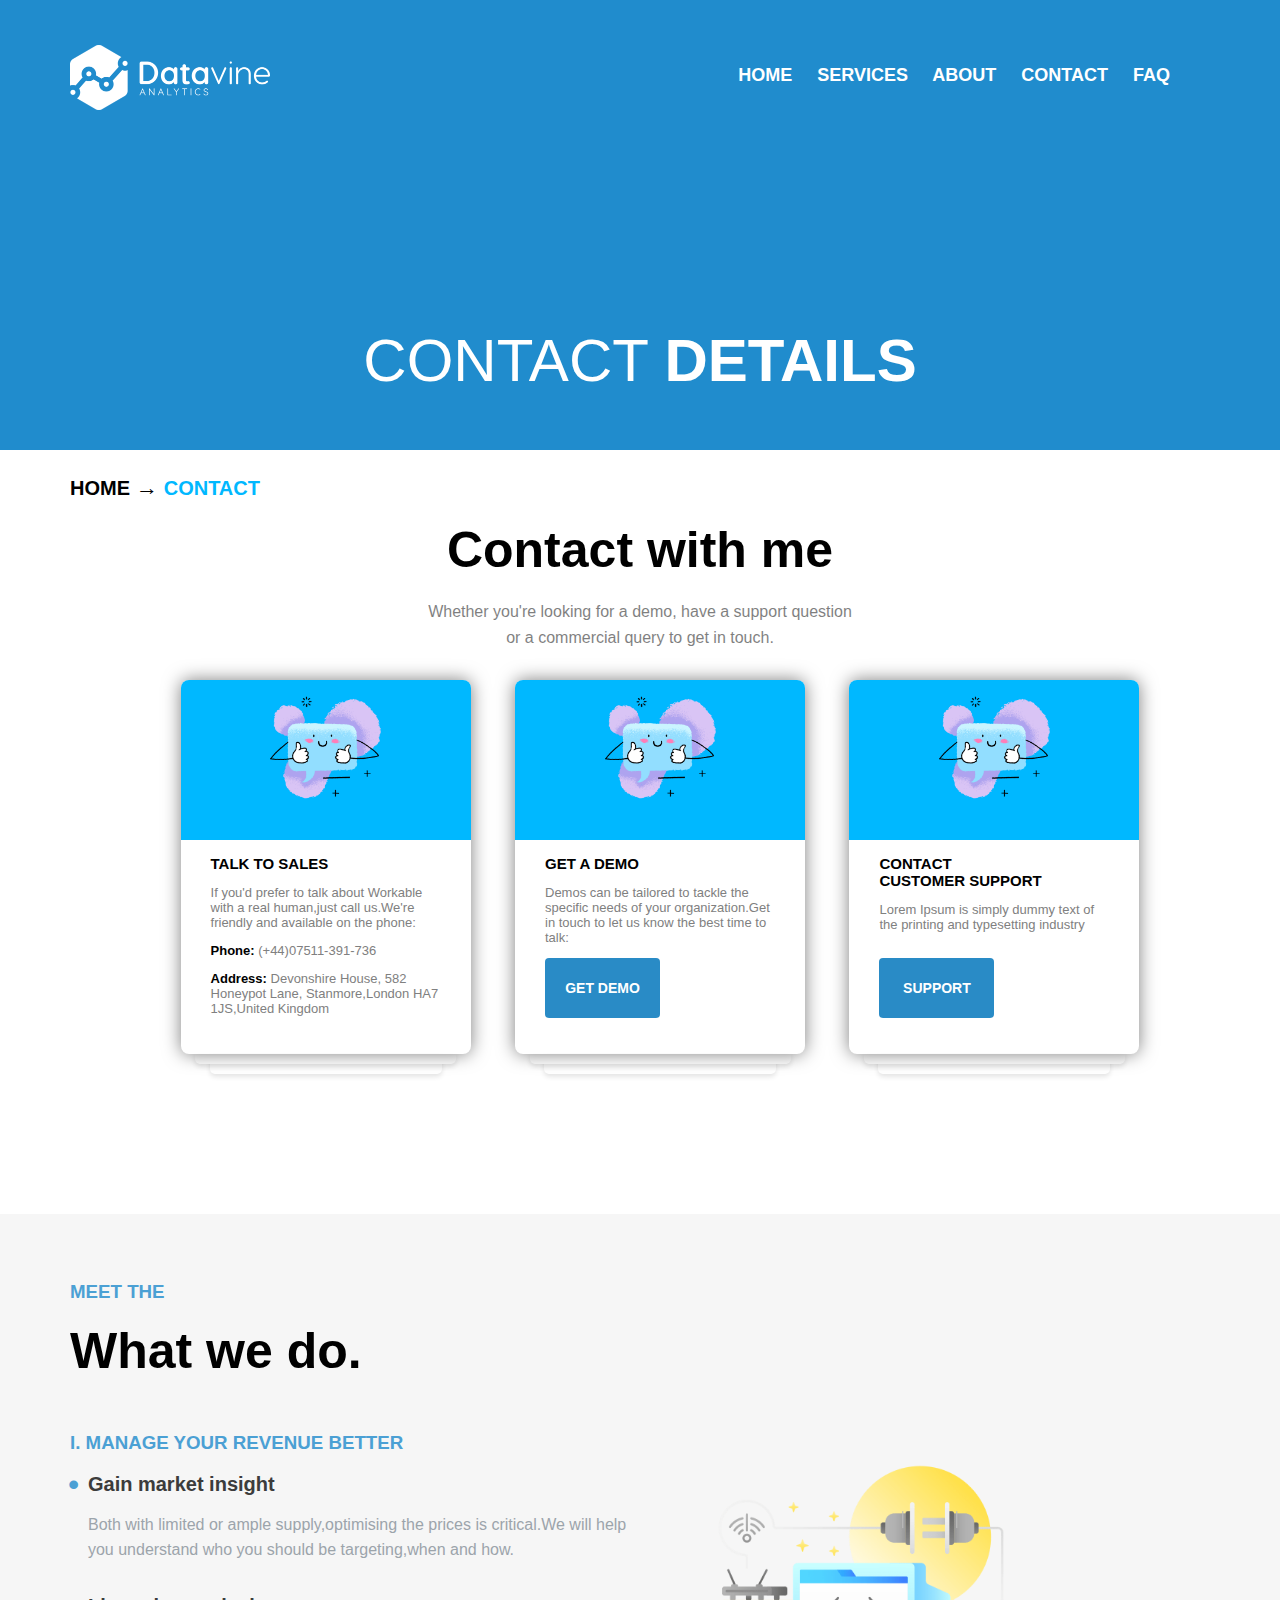
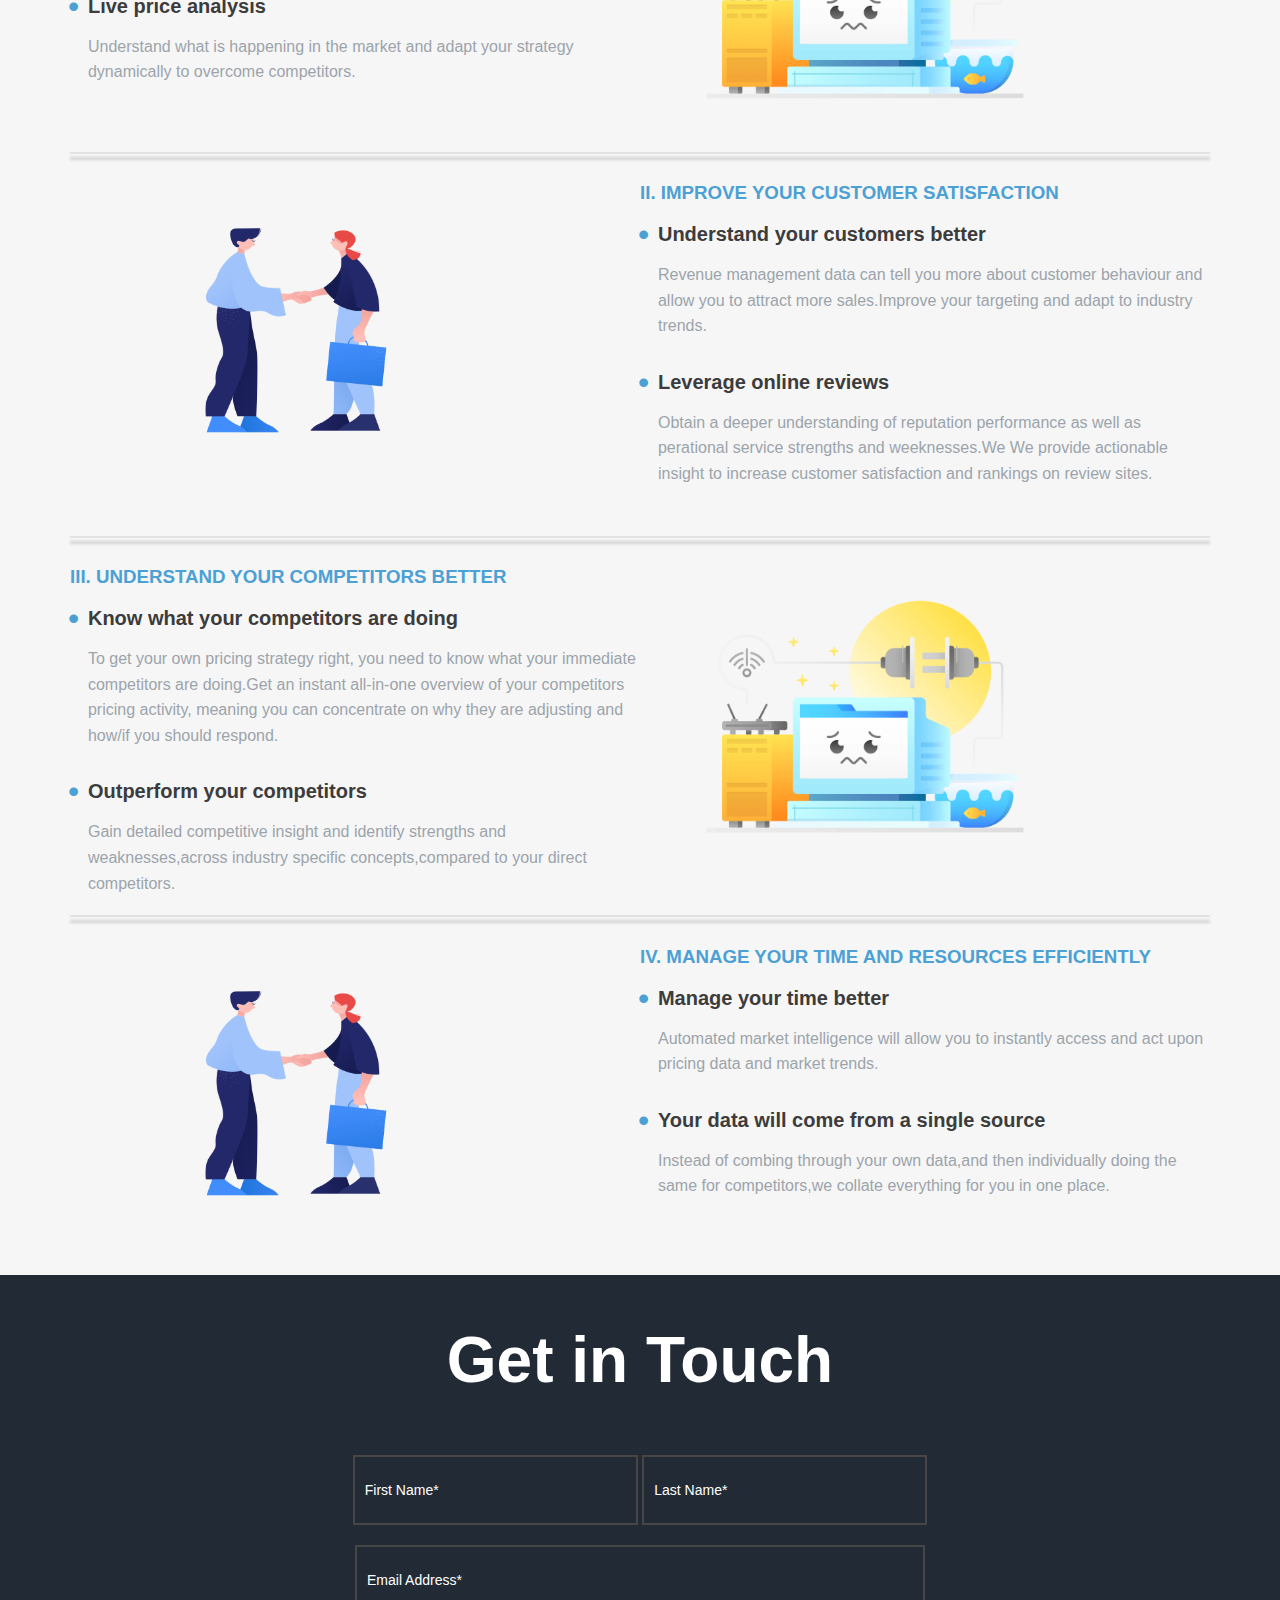
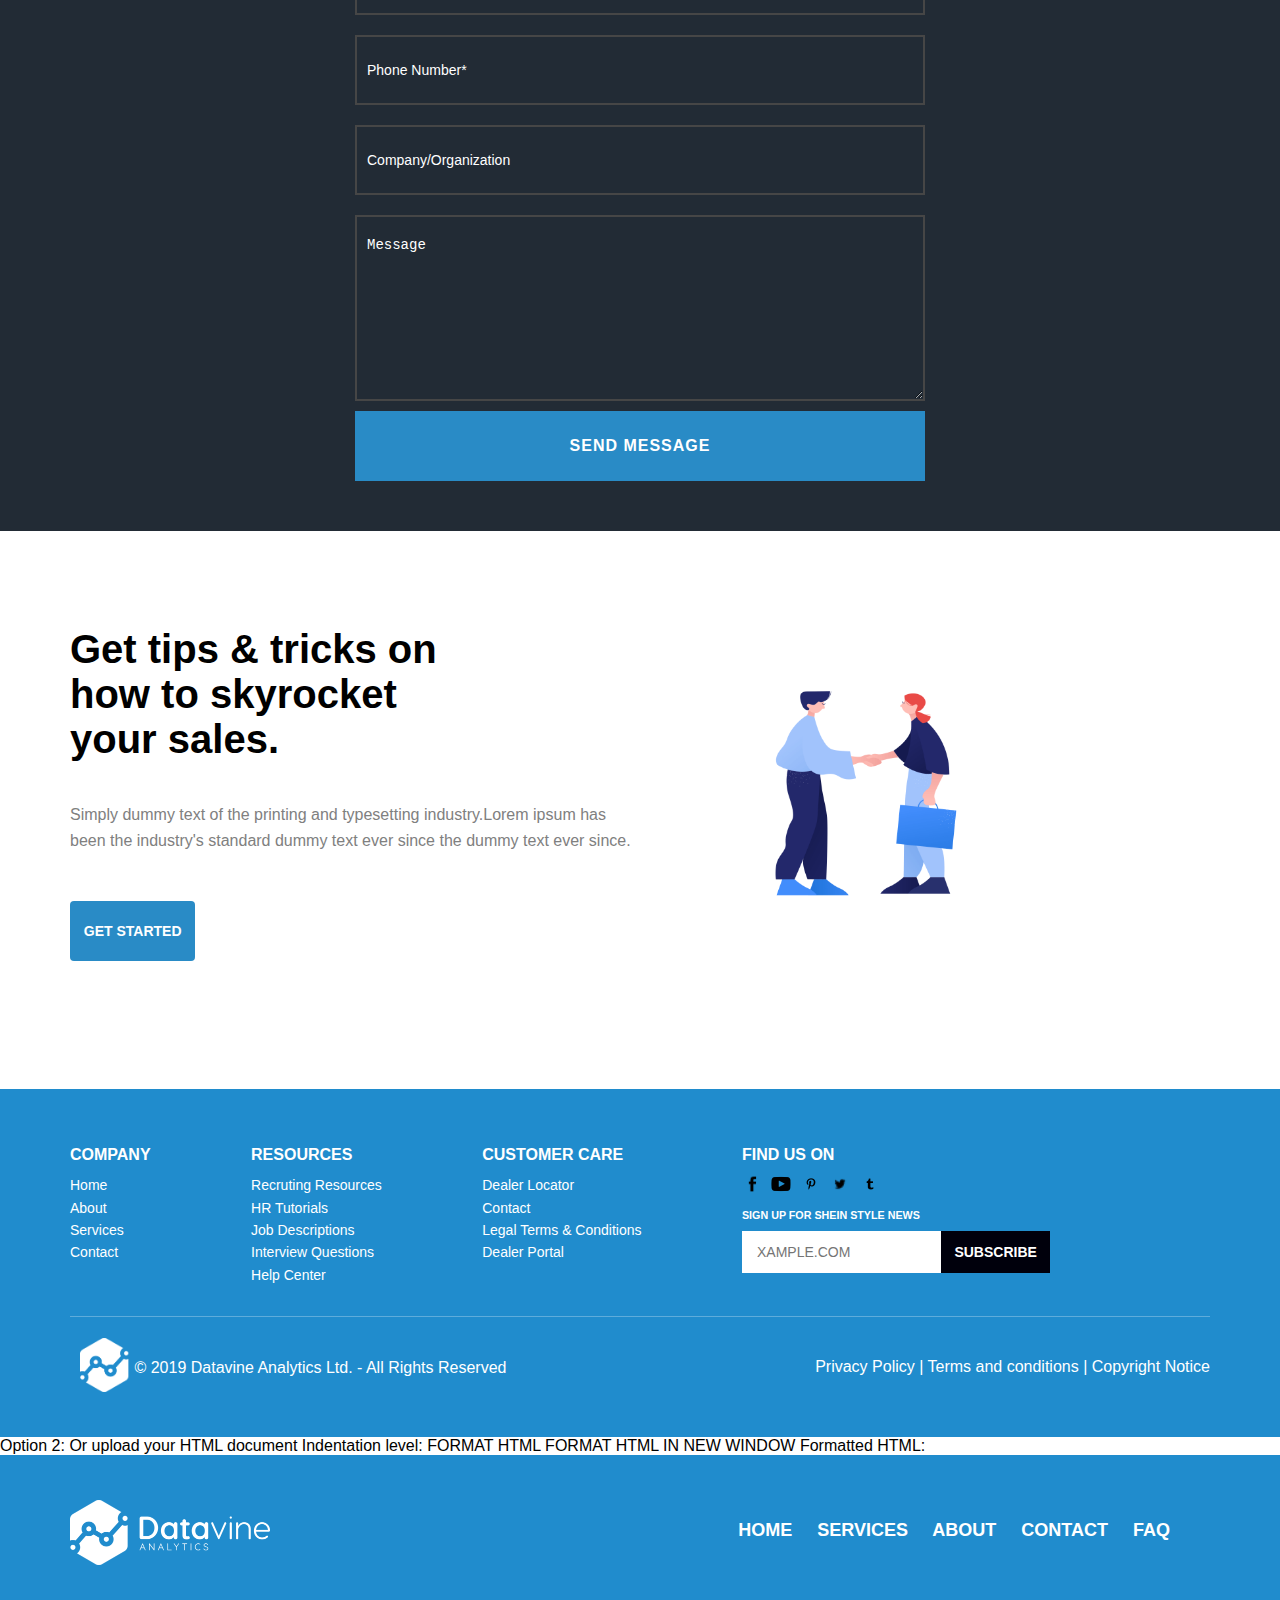
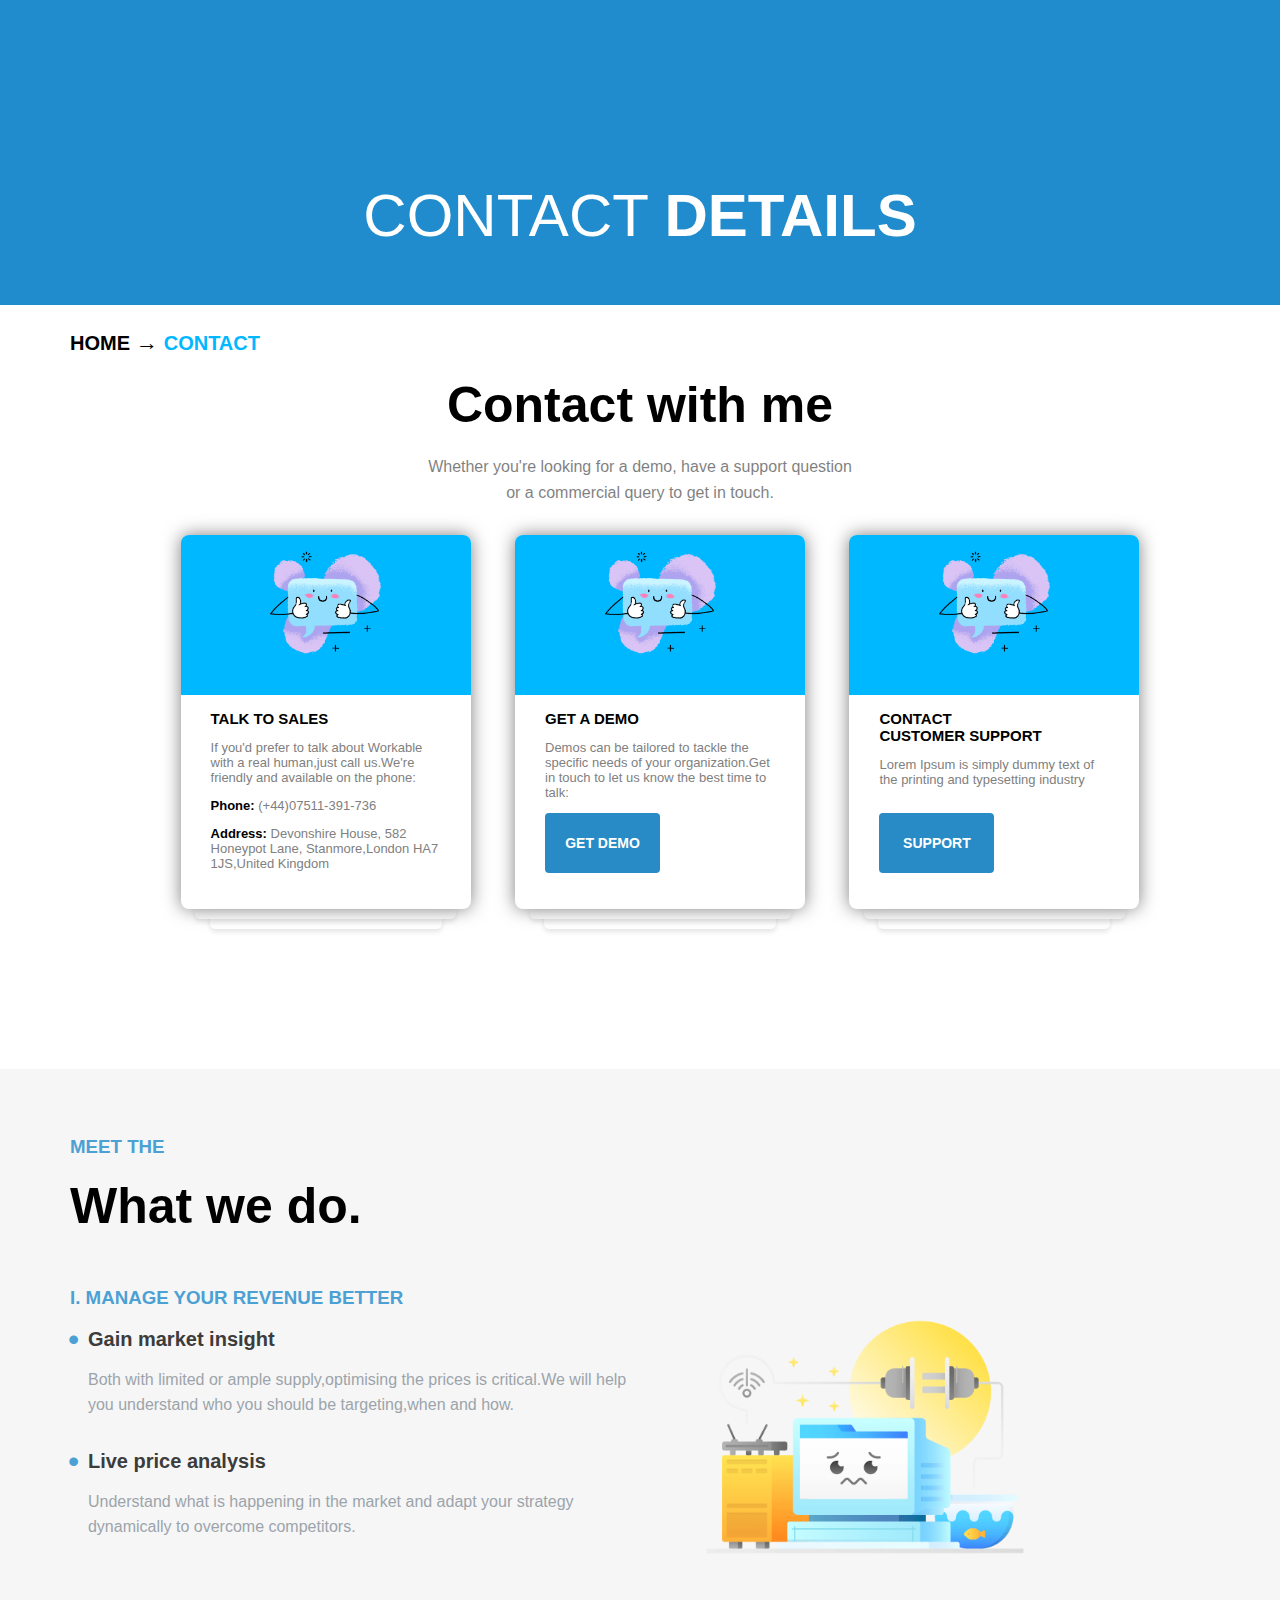
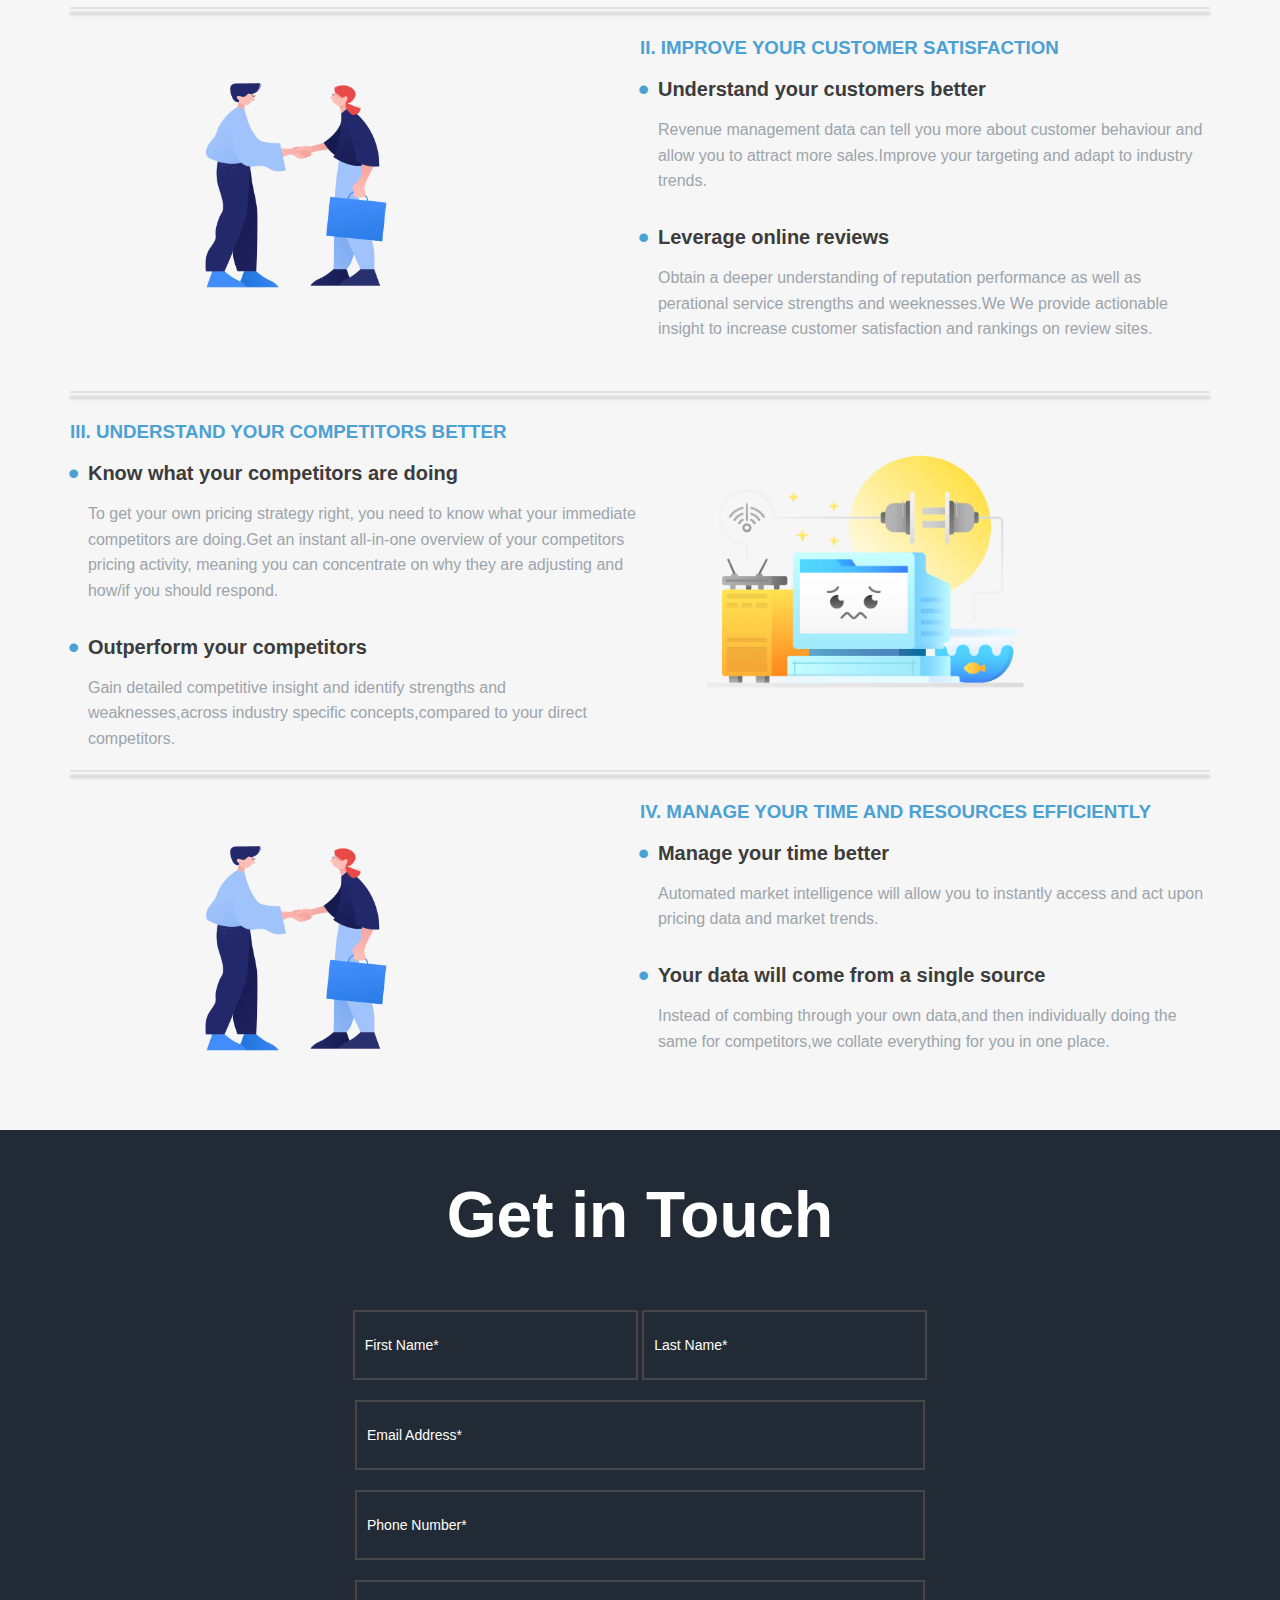
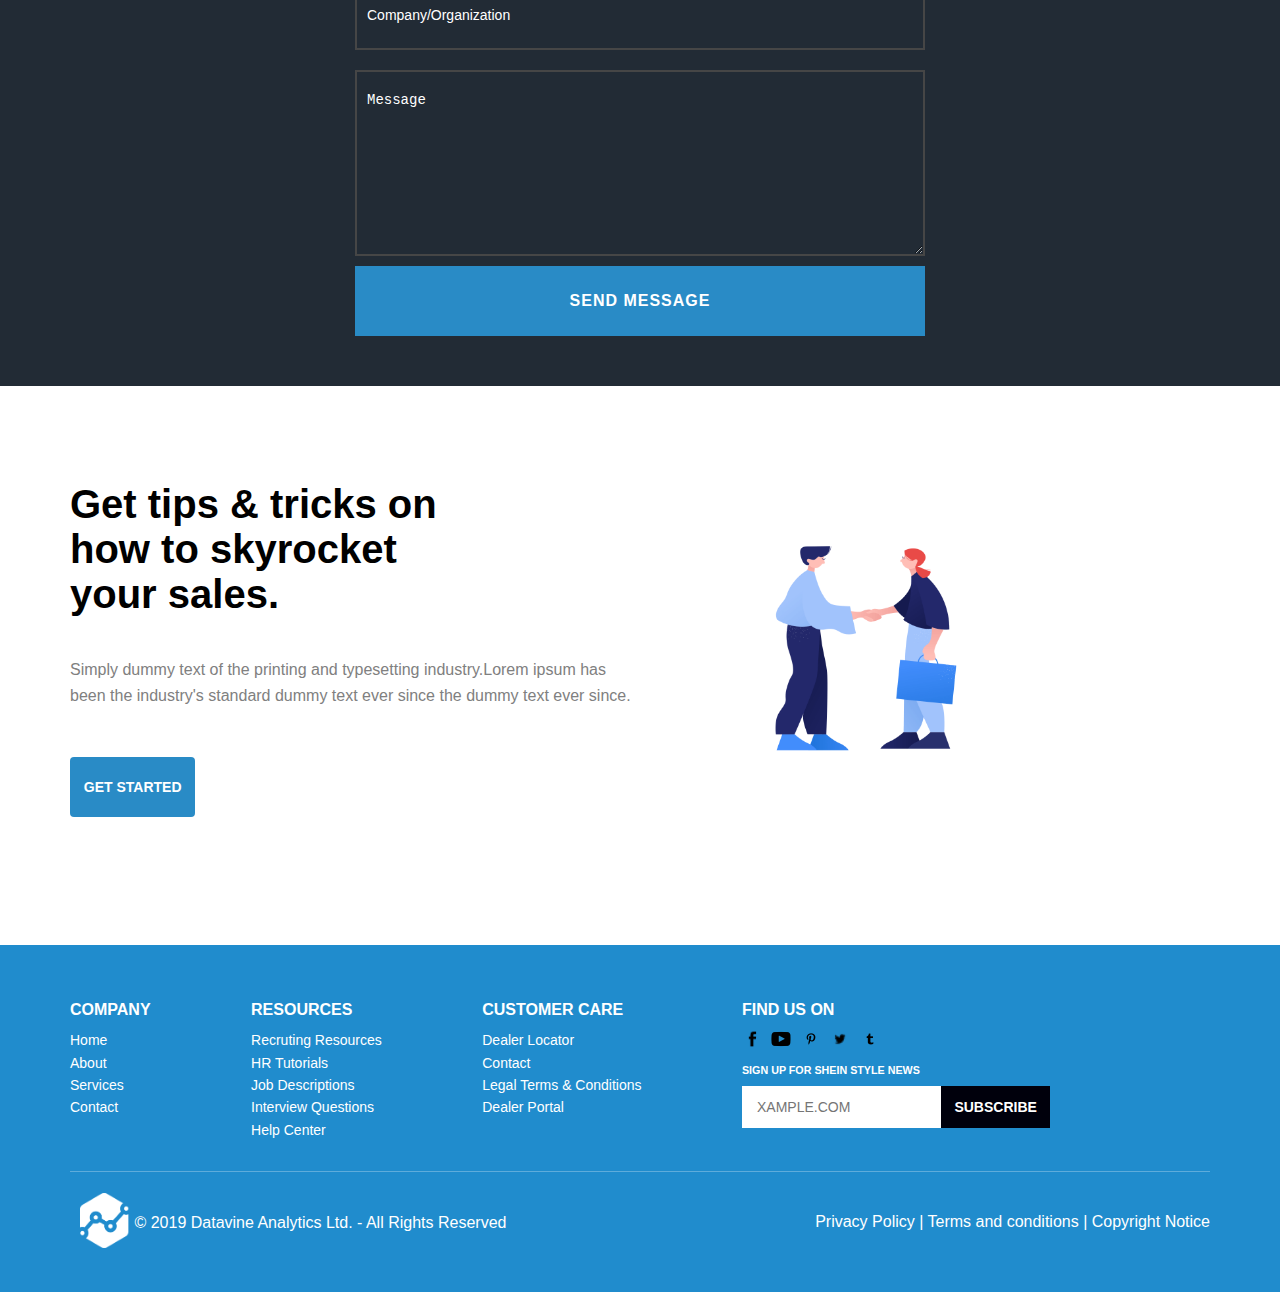
==== commit 12cbf066: "indentation" ====
--- a/training.html
+++ b/training.html
@@ -127,7 +127,7 @@
                                     <span>Leverage online reviews</span>
                                     <p>Obtain a deeper understanding of reputation performance as well as perational service strengths and weeknesses.We
                                     We provide actionable insight to increase customer satisfaction and rankings on review sites. </p>
-                                </li>
+                                   </li>
                             </ul>
                         </div>
                     </div>
@@ -301,4 +301,317 @@
             </div>
         </footer>
     </body>
-</html>+</html>
+Option 2: Or upload your HTML document
+  
+Indentation level:
+
+FORMAT HTML  FORMAT HTML IN NEW WINDOW
+
+ 
+Formatted HTML:
+<html>
+   <link rel="stylesheet" href="training.css">
+   <body>
+      <header class='header'>
+         <div class='container'>
+            <nav class='nav'>
+               <div class='nav-logo left'>
+                  <img src='datavine-logo.png' class='logo'>
+               </div>
+               <div class='nav-link right'>
+                  <a href="">HOME</a> 
+                  <a href="">SERVICES</a> 
+                  <a href="">ABOUT</a> 
+                  <a href="">CONTACT</a>
+                  <a href="">FAQ</a>
+               </div>
+            </nav>
+         </div>
+         <div class='contactText'>
+            CONTACT <span class='bold'>DETAILS</span>
+         </div>
+      </header>
+      <section class='section1'>
+         <div class='parentCardContainer'>
+            <div class='contactLink'>
+               <span><b>HOME</b></span><span class='arrow'> &#8594;</span><span class='contact'><b> CONTACT</b></span>
+            </div>
+            <div class='contactWithText'>Contact with me </div>
+            <div class='sectionSubText'> Whether you're looking for a demo, have a support question or a commercial query to get in touch.
+            </div>
+            <ul class='boxListings'>
+               <li>
+                  <div class="card">
+                     <div class="shadowBox">
+                        <div class='imgContainer'>
+                           <img src="mirage-message-sent.png" alt="logo" style="width:50%">
+                        </div>
+                        <div class="container">
+                           <h4><b>TALK TO SALES</b></h4>
+                           <p class='greyTextColor'>If you'd prefer to talk about Workable with a real human,just call us.We're friendly and available on the phone:</p>
+                           <p><b>Phone: </b><span class='greyTextColor'>(+44)07511-391-736</span></p>
+                           <p><b>Address:</b><span class='greyTextColor'> Devonshire House, 582 Honeypot Lane, Stanmore,London HA7 1JS,United Kingdom</span></p>
+                        </div>
+                     </div>
+                     <div class="stacks"></div>
+                  </div>
+               </li>
+               <li>
+                  <div class="card secondCard">
+                     <div class="shadowBox">
+                        <div class='imgContainer'>
+                           <img src="mirage-message-sent.png" alt="logo" style="width:50%">
+                        </div>
+                        <div class="container">
+                           <h4><b>GET A DEMO</b></h4>
+                           <p class='greyTextColor'>Demos can be tailored to tackle the specific needs of your organization.Get in touch to let us
+                              know the best time to talk:
+                           </p>
+                           <button> GET DEMO </button>
+                        </div>
+                     </div>
+                     <div class="stacks"></div>
+                  </div>
+               </li>
+               <li>
+                  <div class="card">
+                     <div class="shadowBox">
+                        <div class='imgContainer'>
+                           <img src="mirage-message-sent.png" alt="logo" style="width:50%">
+                        </div>
+                        <div class="container">
+                           <h4><b>CONTACT</br> CUSTOMER SUPPORT</b></h4>
+                           <p class='greyTextColor mb26' >Lorem Ipsum is simply dummy text of the printing and typesetting industry</p>
+                           <button> SUPPORT </button>
+                        </div>
+                     </div>
+                     <div class="stacks"></div>
+                  </div>
+               </li>
+            </ul>
+         </div>
+      </section>
+      <section class="section2">
+         <div class="container">
+            <h3>MEET THE</h3>
+            <h1 class='what-Text'>What we do. </h1>
+            <div class="row">
+               <div class="leftColumn">
+                  <div class="text-container">
+                     <h3>I. MANAGE YOUR REVENUE BETTER</h3>
+                     <ul>
+                        <li>
+                           <span>Gain market insight </span>
+                           <p>Both with limited or ample supply,optimising the prices is critical.We will help you 
+                              understand who you should be targeting,when and how.
+                           </p>
+                        </li>
+                        <li>
+                           <span>Live price analysis</span>
+                           <p>Understand what is happening in the market and adapt your strategy dynamically to overcome competitors. </p>
+                        </li>
+                     </ul>
+                  </div>
+               </div>
+               <div class="rightColumn">
+                  <img src='img1.png' class='image1'>
+               </div>
+            </div>
+            <hr/>
+            <div class="row">
+               <div class="leftColumn">
+                  <div class="image-container">
+                     <img src='img2.png' class='image1'>
+                  </div>
+               </div>
+               <div class="rightColumn">
+                  <div class="text-container">
+                     <h3>II. IMPROVE YOUR CUSTOMER SATISFACTION</h3>
+                     <ul>
+                        <li>
+                           <span>Understand your customers better</span>
+                           <p>Revenue management data can tell you more about customer behaviour and allow 
+                              you to attract more sales.Improve your targeting and adapt to industry trends.
+                           </p>
+                        </li>
+                        <li>
+                           <span>Leverage online reviews</span>
+                           <p>Obtain a deeper understanding of reputation performance as well as perational service strengths and weeknesses.We
+                              We provide actionable insight to increase customer satisfaction and rankings on review sites. 
+                           </p>
+                        </li>
+                     </ul>
+                  </div>
+               </div>
+            </div>
+            <hr/>
+            <div class="row">
+               <div class="leftColumn">
+                  <div class="text-container">
+                     <h3>III. UNDERSTAND YOUR COMPETITORS BETTER</h3>
+                     <ul>
+                        <li>
+                           <span>Know what your competitors are doing</span>
+                           <p>To get your own pricing strategy right, you need to know what your immediate competitors 
+                              are doing.Get an instant all-in-one overview of your competitors pricing activity, meaning you can concentrate on why they are adjusting 
+                              and how/if you should respond.
+                           </p>
+                        </li>
+                        <li>
+                           <span>Outperform your competitors</span>
+                           <p>Gain detailed competitive insight and identify strengths and weaknesses,across industry specific concepts,compared to your direct competitors.</p>
+                        </li>
+                     </ul>
+                  </div>
+               </div>
+               <div class="rightColumn">
+                  <div class="image-container">
+                     <img src='img1.png' class='image1'>
+                  </div>
+               </div>
+            </div>
+            <hr/>
+            <div class="row">
+               <div class="leftColumn">
+                  <div class="image-container">
+                     <img src='img2.png' class='image1'>
+                  </div>
+               </div>
+               <div class="rightColumn">
+                  <div class="text-container">
+                     <h3>IV. MANAGE YOUR TIME AND RESOURCES EFFICIENTLY</h3>
+                     <ul>
+                        <li>
+                           <span>Manage your time better</span>
+                           <p>Automated market intelligence will allow you to instantly access and act upon
+                              pricing data and market trends. 
+                           </p>
+                        </li>
+                        <li>
+                           <span>Your data will come from a single source</span>
+                           <p>Instead of combing through your own data,and then individually doing the same
+                              for competitors,we collate everything for you in one place. 
+                           </p>
+                        </li>
+                     </ul>
+                  </div>
+               </div>
+            </div>
+         </div>
+      </section>
+      <section class="section3">
+         <div class="container">
+            <div class='heading'>Get in Touch</div>
+            <form class="form"> 
+               <input type="text" id='fname' value='First Name*'>
+               <input type="text" value='Last Name*' id='lname'>
+               </br>
+               <input type="email" value='Email Address*'>
+               </br>
+               <input type="tel" value='Phone Number*'>
+               </br>
+               <input type='text' value='Company/Organization'>
+               </br>
+               <textarea name="message" rows="10" cols="30">Message</textarea>
+               </br>
+               <button type='submit' >SEND MESSAGE</button>
+            </form>
+         </div>
+      </section>
+      <section class='section4'>
+         <div class="container">
+            <div class="leftColumn">
+               <div class='heading'>Get tips & tricks on how to skyrocket your sales.</div>
+               <div class='content'> Simply dummy text of the printing and typesetting industry.Lorem ipsum has been the
+                  industry's standard dummy text ever since the dummy text ever since.
+               </div>
+               <button type='submit'>GET STARTED</button>
+            </div>
+            <div class="rightColumn">
+               <img src='img2.png' class='image1'>
+            </div>
+         </div>
+      </section>
+      <footer>
+         <div class="container">
+            <section>
+               <ul class='footerUpperSec'>
+                  <li class="footerList">
+                     <h5>COMPANY</h5>
+                     <ul class='innerList'>
+                        <li>Home</li>
+                        <li>About</li>
+                        <li>Services</li>
+                        <li>Contact</li>
+                     </ul>
+                  </li>
+                  <li class="footerList">
+                     <h5>RESOURCES</h5>
+                     <ul class='innerList'>
+                        <li>Recruting Resources</li>
+                        <li>HR Tutorials</li>
+                        <li>Job Descriptions</li>
+                        <li>Interview Questions</li>
+                        <li>Help Center</li>
+                     </ul>
+                  </li>
+                  <li class="footerList">
+                     <h5>CUSTOMER CARE</h5>
+                     <ul class='innerList'>
+                        <li>Dealer Locator</li>
+                        <li>Contact</li>
+                        <li>Legal Terms & Conditions</li>
+                        <li>Dealer Portal</li>
+                     </ul>
+                  </li>
+                  <li class="footerList">
+                     <ul class='socialSubList'>
+                        <h5>FIND US ON</h5>
+                        <li class='social-icon'>
+                           <a href="https://www.facebook.com/" target="_blank">
+                           <img src="fb.png" alt="" width="20" height="20">
+                           </a>
+                        </li>
+                        <li class='social-icon'>
+                           <a href="https://www.instagram.com/" target="_blank">
+                           <img src="youtube.png" alt="" width="20" height="20">
+                           </a>
+                        </li>
+                        <li class='social-icon'>
+                           <a href="https://www.twitter.com/" target="_blank">
+                           <img src="pinterest.png" alt="" width="20" height="20">
+                           </a>
+                        </li>
+                        <li class='social-icon'>
+                           <a href="https://www.pinterest.com/" target="_blank">
+                           <img src="twitter.png" alt="" width="20" height="20">
+                           </a>
+                        </li>
+                        <li class='social-icon'>
+                           <a href="https://www.pinterest.com/" target="_blank">
+                           <img src="tumblr.png" alt="" width="20" height="20">
+                           </a>
+                        </li>
+                     </ul>
+                     <h6 class='signUpText'>SIGN UP FOR SHEIN STYLE NEWS</h6>
+                     <input type="text" placeholder="XAMPLE.COM"  class="inputBox"/>
+                     <button class='subBtn'>SUBSCRIBE</button>
+                  </li>
+               </ul>
+               <div>
+                  <div class='subFooterLeft'>
+                     <div class='footerLogo'>
+                        <img src='datavineFooter-logo.png' class='footerImgLogo'>
+                     </div>
+                     <div class='footerLine'>© 2019 Datavine Analytics Ltd. - All Rights Reserved
+                     </div>
+                  </div>
+                  <span class='footerSubRight'> Privacy Policy | Terms and conditions | Copyright Notice </span>
+               </div>
+            </section>
+         </div>
+      </footer>
+   </body>
+</html>
+
--- a/training.css
+++ b/training.css
@@ -8,7 +8,6 @@
     height: 450px;
     position: relative;
   }
-  
   
   .nav {
     padding-top: 40px;
--- a/training.css
+++ b/training.css
@@ -8,7 +8,6 @@
     height: 450px;
     position: relative;
   }
-  
   
   .nav {
     padding-top: 40px;
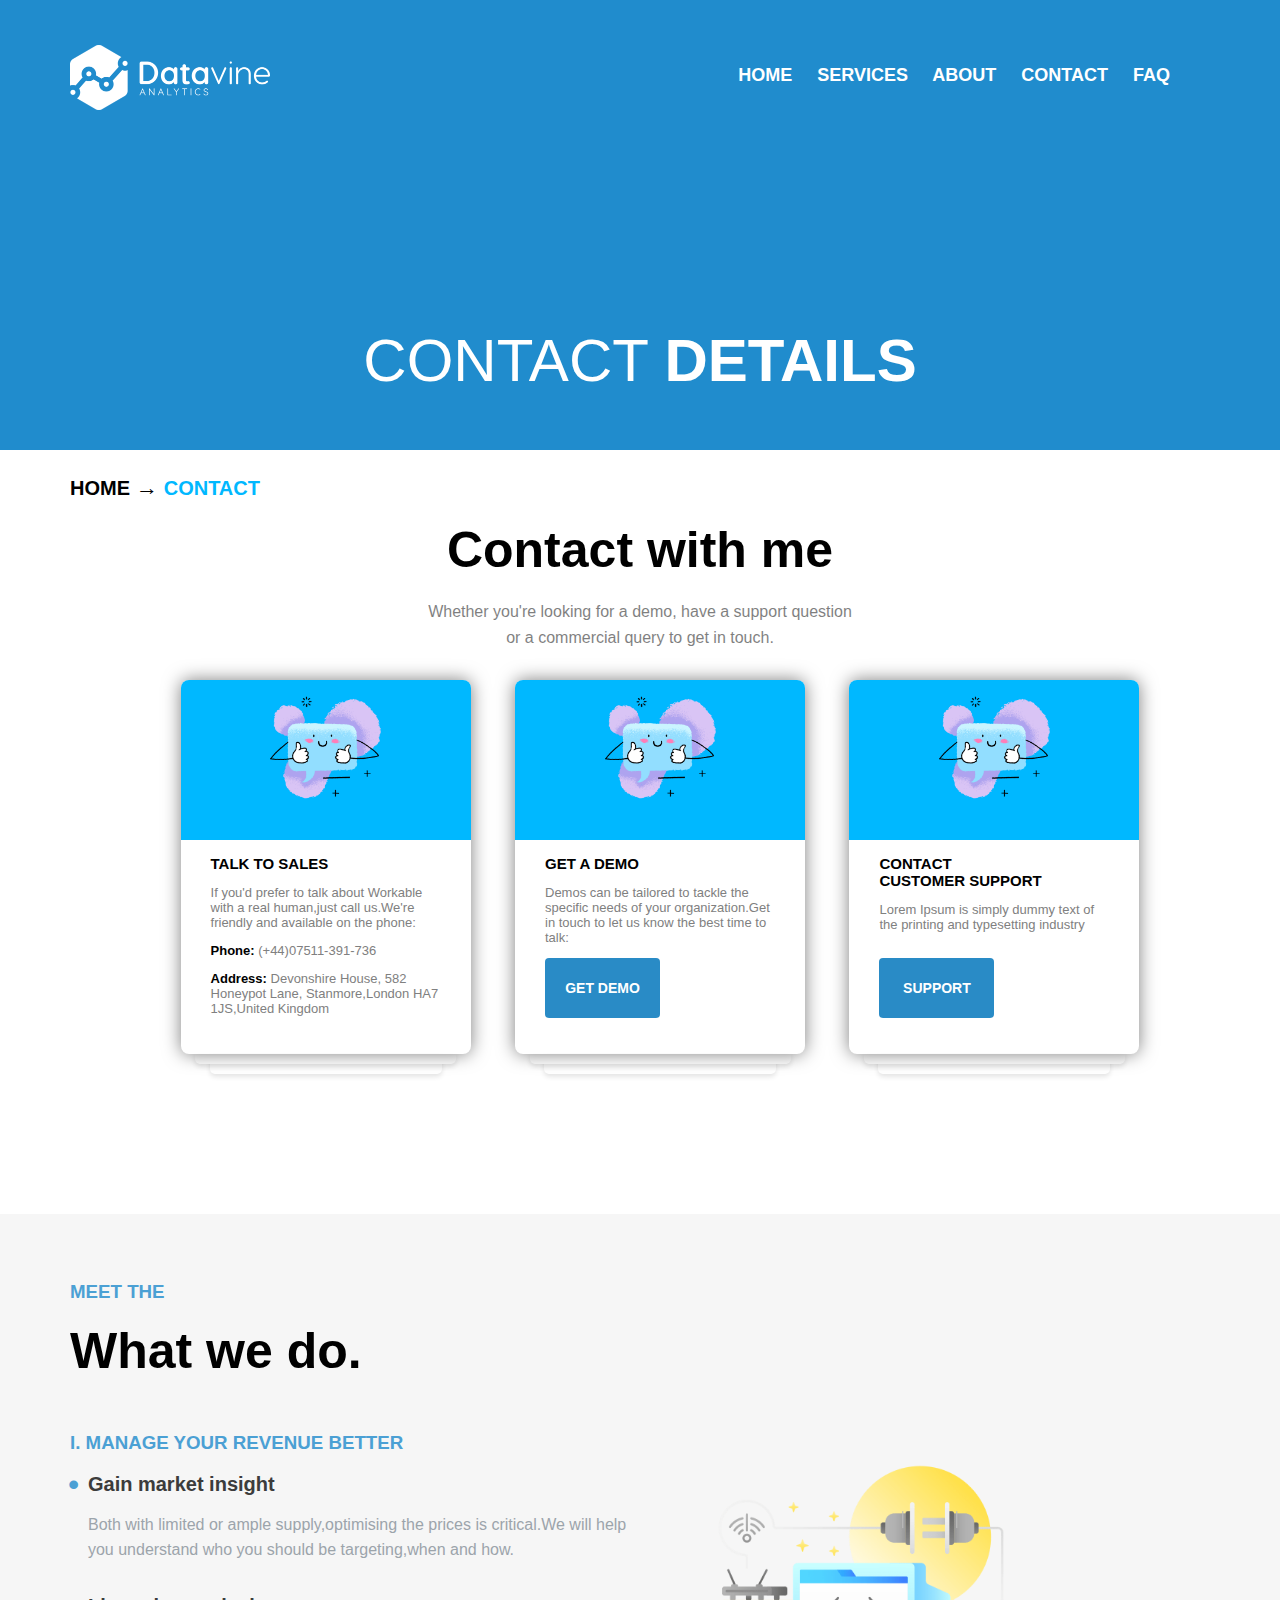
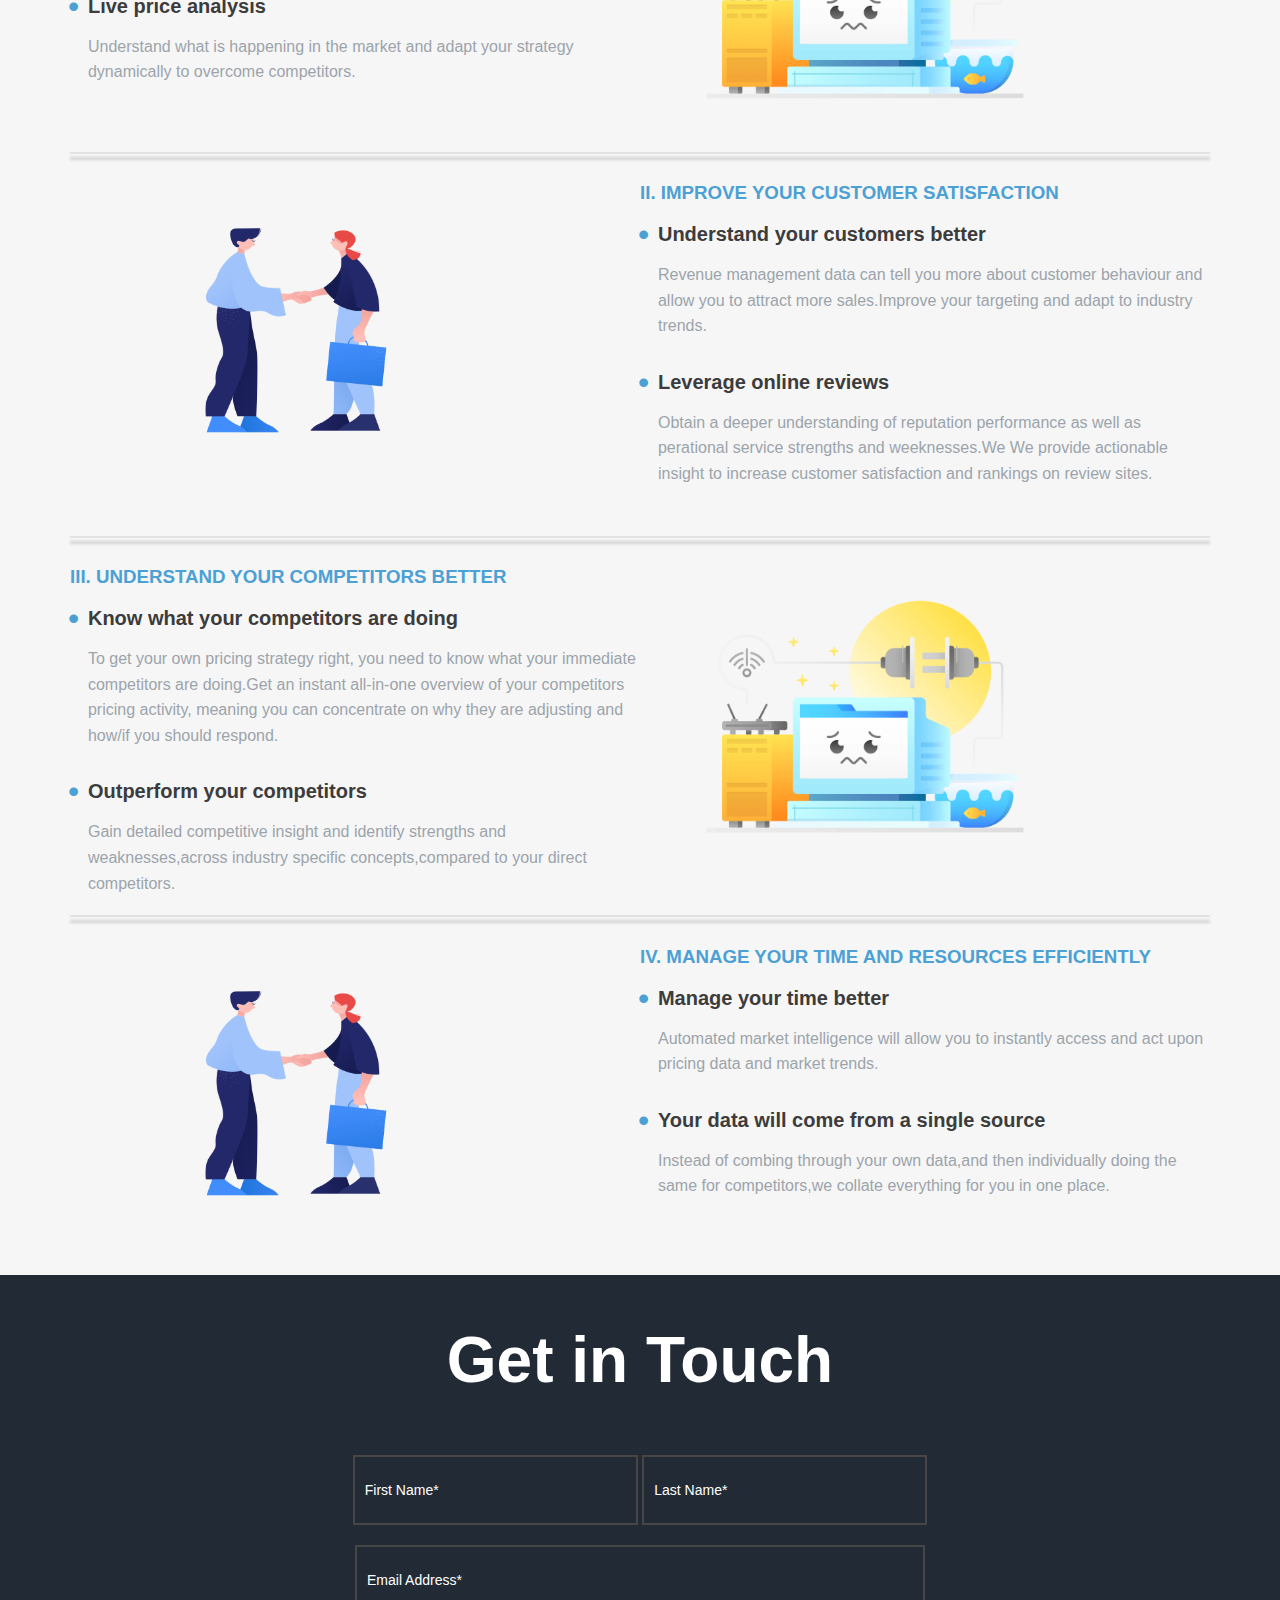
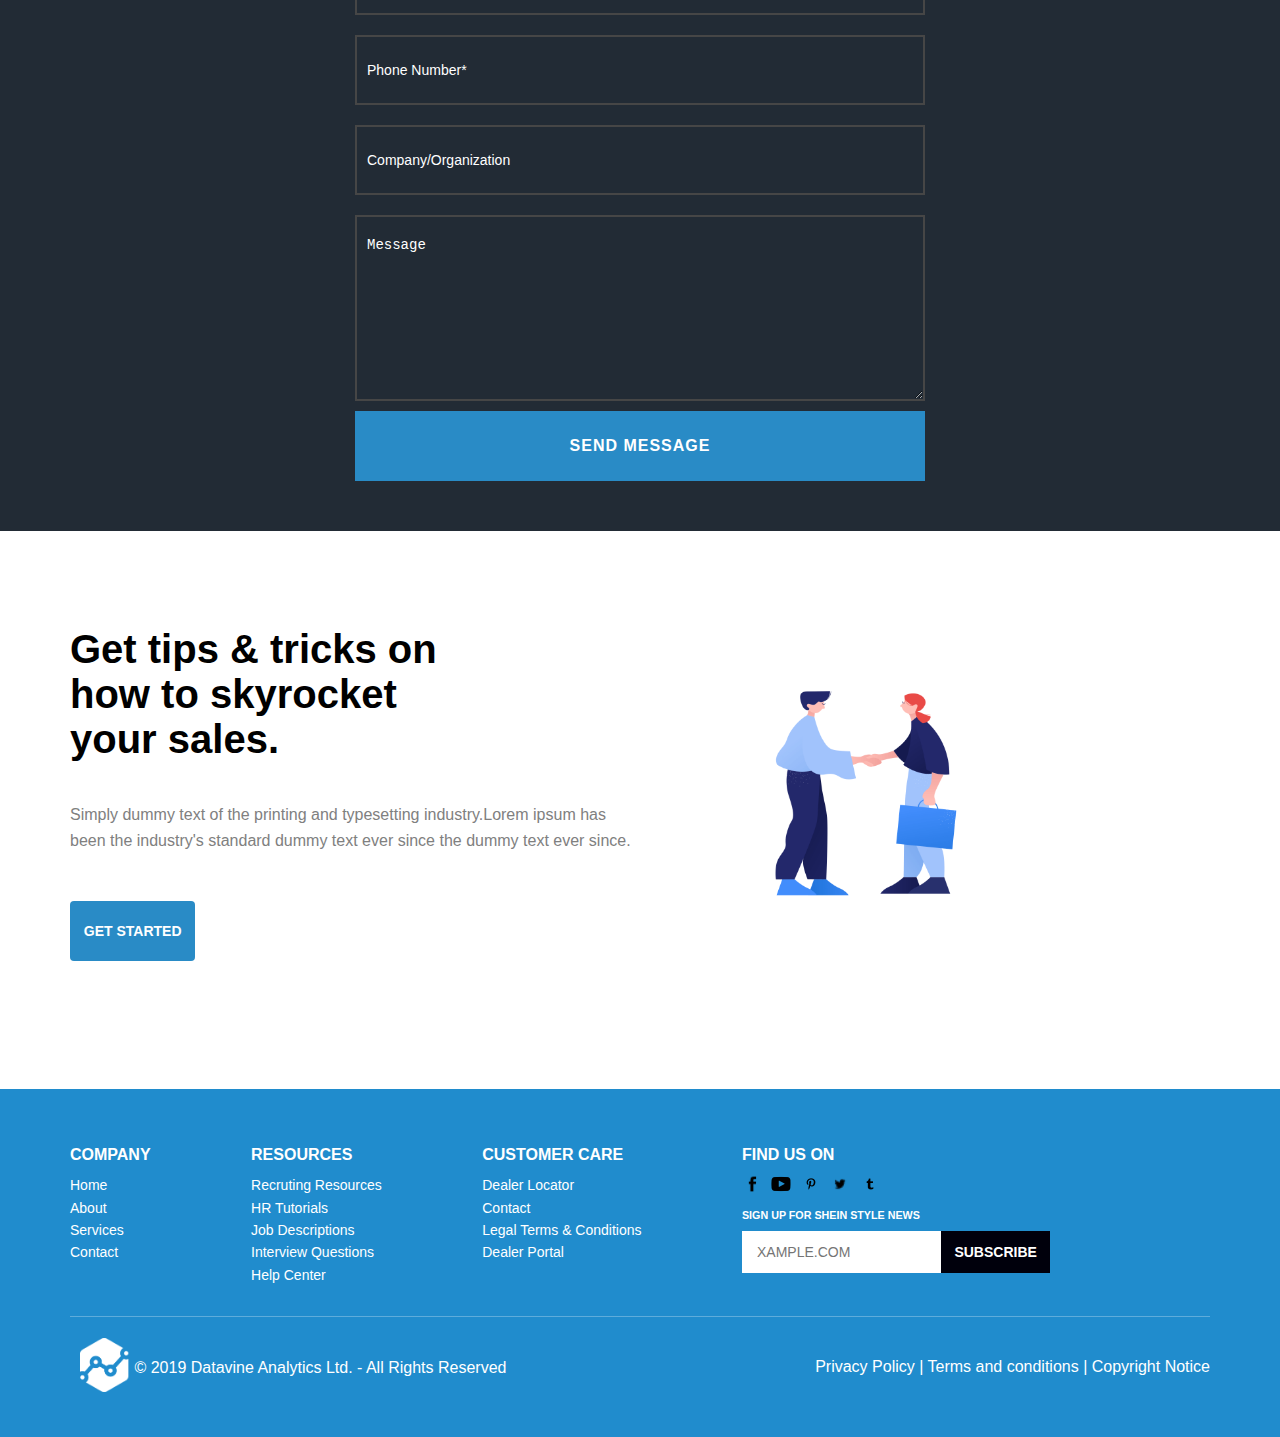
==== commit 072e8ae1: "indent again" ====
--- a/training.html
+++ b/training.html
@@ -302,316 +302,3 @@
         </footer>
     </body>
 </html>
-Option 2: Or upload your HTML document
-  
-Indentation level:
-
-FORMAT HTML  FORMAT HTML IN NEW WINDOW
-
- 
-Formatted HTML:
-<html>
-   <link rel="stylesheet" href="training.css">
-   <body>
-      <header class='header'>
-         <div class='container'>
-            <nav class='nav'>
-               <div class='nav-logo left'>
-                  <img src='datavine-logo.png' class='logo'>
-               </div>
-               <div class='nav-link right'>
-                  <a href="">HOME</a> 
-                  <a href="">SERVICES</a> 
-                  <a href="">ABOUT</a> 
-                  <a href="">CONTACT</a>
-                  <a href="">FAQ</a>
-               </div>
-            </nav>
-         </div>
-         <div class='contactText'>
-            CONTACT <span class='bold'>DETAILS</span>
-         </div>
-      </header>
-      <section class='section1'>
-         <div class='parentCardContainer'>
-            <div class='contactLink'>
-               <span><b>HOME</b></span><span class='arrow'> &#8594;</span><span class='contact'><b> CONTACT</b></span>
-            </div>
-            <div class='contactWithText'>Contact with me </div>
-            <div class='sectionSubText'> Whether you're looking for a demo, have a support question or a commercial query to get in touch.
-            </div>
-            <ul class='boxListings'>
-               <li>
-                  <div class="card">
-                     <div class="shadowBox">
-                        <div class='imgContainer'>
-                           <img src="mirage-message-sent.png" alt="logo" style="width:50%">
-                        </div>
-                        <div class="container">
-                           <h4><b>TALK TO SALES</b></h4>
-                           <p class='greyTextColor'>If you'd prefer to talk about Workable with a real human,just call us.We're friendly and available on the phone:</p>
-                           <p><b>Phone: </b><span class='greyTextColor'>(+44)07511-391-736</span></p>
-                           <p><b>Address:</b><span class='greyTextColor'> Devonshire House, 582 Honeypot Lane, Stanmore,London HA7 1JS,United Kingdom</span></p>
-                        </div>
-                     </div>
-                     <div class="stacks"></div>
-                  </div>
-               </li>
-               <li>
-                  <div class="card secondCard">
-                     <div class="shadowBox">
-                        <div class='imgContainer'>
-                           <img src="mirage-message-sent.png" alt="logo" style="width:50%">
-                        </div>
-                        <div class="container">
-                           <h4><b>GET A DEMO</b></h4>
-                           <p class='greyTextColor'>Demos can be tailored to tackle the specific needs of your organization.Get in touch to let us
-                              know the best time to talk:
-                           </p>
-                           <button> GET DEMO </button>
-                        </div>
-                     </div>
-                     <div class="stacks"></div>
-                  </div>
-               </li>
-               <li>
-                  <div class="card">
-                     <div class="shadowBox">
-                        <div class='imgContainer'>
-                           <img src="mirage-message-sent.png" alt="logo" style="width:50%">
-                        </div>
-                        <div class="container">
-                           <h4><b>CONTACT</br> CUSTOMER SUPPORT</b></h4>
-                           <p class='greyTextColor mb26' >Lorem Ipsum is simply dummy text of the printing and typesetting industry</p>
-                           <button> SUPPORT </button>
-                        </div>
-                     </div>
-                     <div class="stacks"></div>
-                  </div>
-               </li>
-            </ul>
-         </div>
-      </section>
-      <section class="section2">
-         <div class="container">
-            <h3>MEET THE</h3>
-            <h1 class='what-Text'>What we do. </h1>
-            <div class="row">
-               <div class="leftColumn">
-                  <div class="text-container">
-                     <h3>I. MANAGE YOUR REVENUE BETTER</h3>
-                     <ul>
-                        <li>
-                           <span>Gain market insight </span>
-                           <p>Both with limited or ample supply,optimising the prices is critical.We will help you 
-                              understand who you should be targeting,when and how.
-                           </p>
-                        </li>
-                        <li>
-                           <span>Live price analysis</span>
-                           <p>Understand what is happening in the market and adapt your strategy dynamically to overcome competitors. </p>
-                        </li>
-                     </ul>
-                  </div>
-               </div>
-               <div class="rightColumn">
-                  <img src='img1.png' class='image1'>
-               </div>
-            </div>
-            <hr/>
-            <div class="row">
-               <div class="leftColumn">
-                  <div class="image-container">
-                     <img src='img2.png' class='image1'>
-                  </div>
-               </div>
-               <div class="rightColumn">
-                  <div class="text-container">
-                     <h3>II. IMPROVE YOUR CUSTOMER SATISFACTION</h3>
-                     <ul>
-                        <li>
-                           <span>Understand your customers better</span>
-                           <p>Revenue management data can tell you more about customer behaviour and allow 
-                              you to attract more sales.Improve your targeting and adapt to industry trends.
-                           </p>
-                        </li>
-                        <li>
-                           <span>Leverage online reviews</span>
-                           <p>Obtain a deeper understanding of reputation performance as well as perational service strengths and weeknesses.We
-                              We provide actionable insight to increase customer satisfaction and rankings on review sites. 
-                           </p>
-                        </li>
-                     </ul>
-                  </div>
-               </div>
-            </div>
-            <hr/>
-            <div class="row">
-               <div class="leftColumn">
-                  <div class="text-container">
-                     <h3>III. UNDERSTAND YOUR COMPETITORS BETTER</h3>
-                     <ul>
-                        <li>
-                           <span>Know what your competitors are doing</span>
-                           <p>To get your own pricing strategy right, you need to know what your immediate competitors 
-                              are doing.Get an instant all-in-one overview of your competitors pricing activity, meaning you can concentrate on why they are adjusting 
-                              and how/if you should respond.
-                           </p>
-                        </li>
-                        <li>
-                           <span>Outperform your competitors</span>
-                           <p>Gain detailed competitive insight and identify strengths and weaknesses,across industry specific concepts,compared to your direct competitors.</p>
-                        </li>
-                     </ul>
-                  </div>
-               </div>
-               <div class="rightColumn">
-                  <div class="image-container">
-                     <img src='img1.png' class='image1'>
-                  </div>
-               </div>
-            </div>
-            <hr/>
-            <div class="row">
-               <div class="leftColumn">
-                  <div class="image-container">
-                     <img src='img2.png' class='image1'>
-                  </div>
-               </div>
-               <div class="rightColumn">
-                  <div class="text-container">
-                     <h3>IV. MANAGE YOUR TIME AND RESOURCES EFFICIENTLY</h3>
-                     <ul>
-                        <li>
-                           <span>Manage your time better</span>
-                           <p>Automated market intelligence will allow you to instantly access and act upon
-                              pricing data and market trends. 
-                           </p>
-                        </li>
-                        <li>
-                           <span>Your data will come from a single source</span>
-                           <p>Instead of combing through your own data,and then individually doing the same
-                              for competitors,we collate everything for you in one place. 
-                           </p>
-                        </li>
-                     </ul>
-                  </div>
-               </div>
-            </div>
-         </div>
-      </section>
-      <section class="section3">
-         <div class="container">
-            <div class='heading'>Get in Touch</div>
-            <form class="form"> 
-               <input type="text" id='fname' value='First Name*'>
-               <input type="text" value='Last Name*' id='lname'>
-               </br>
-               <input type="email" value='Email Address*'>
-               </br>
-               <input type="tel" value='Phone Number*'>
-               </br>
-               <input type='text' value='Company/Organization'>
-               </br>
-               <textarea name="message" rows="10" cols="30">Message</textarea>
-               </br>
-               <button type='submit' >SEND MESSAGE</button>
-            </form>
-         </div>
-      </section>
-      <section class='section4'>
-         <div class="container">
-            <div class="leftColumn">
-               <div class='heading'>Get tips & tricks on how to skyrocket your sales.</div>
-               <div class='content'> Simply dummy text of the printing and typesetting industry.Lorem ipsum has been the
-                  industry's standard dummy text ever since the dummy text ever since.
-               </div>
-               <button type='submit'>GET STARTED</button>
-            </div>
-            <div class="rightColumn">
-               <img src='img2.png' class='image1'>
-            </div>
-         </div>
-      </section>
-      <footer>
-         <div class="container">
-            <section>
-               <ul class='footerUpperSec'>
-                  <li class="footerList">
-                     <h5>COMPANY</h5>
-                     <ul class='innerList'>
-                        <li>Home</li>
-                        <li>About</li>
-                        <li>Services</li>
-                        <li>Contact</li>
-                     </ul>
-                  </li>
-                  <li class="footerList">
-                     <h5>RESOURCES</h5>
-                     <ul class='innerList'>
-                        <li>Recruting Resources</li>
-                        <li>HR Tutorials</li>
-                        <li>Job Descriptions</li>
-                        <li>Interview Questions</li>
-                        <li>Help Center</li>
-                     </ul>
-                  </li>
-                  <li class="footerList">
-                     <h5>CUSTOMER CARE</h5>
-                     <ul class='innerList'>
-                        <li>Dealer Locator</li>
-                        <li>Contact</li>
-                        <li>Legal Terms & Conditions</li>
-                        <li>Dealer Portal</li>
-                     </ul>
-                  </li>
-                  <li class="footerList">
-                     <ul class='socialSubList'>
-                        <h5>FIND US ON</h5>
-                        <li class='social-icon'>
-                           <a href="https://www.facebook.com/" target="_blank">
-                           <img src="fb.png" alt="" width="20" height="20">
-                           </a>
-                        </li>
-                        <li class='social-icon'>
-                           <a href="https://www.instagram.com/" target="_blank">
-                           <img src="youtube.png" alt="" width="20" height="20">
-                           </a>
-                        </li>
-                        <li class='social-icon'>
-                           <a href="https://www.twitter.com/" target="_blank">
-                           <img src="pinterest.png" alt="" width="20" height="20">
-                           </a>
-                        </li>
-                        <li class='social-icon'>
-                           <a href="https://www.pinterest.com/" target="_blank">
-                           <img src="twitter.png" alt="" width="20" height="20">
-                           </a>
-                        </li>
-                        <li class='social-icon'>
-                           <a href="https://www.pinterest.com/" target="_blank">
-                           <img src="tumblr.png" alt="" width="20" height="20">
-                           </a>
-                        </li>
-                     </ul>
-                     <h6 class='signUpText'>SIGN UP FOR SHEIN STYLE NEWS</h6>
-                     <input type="text" placeholder="XAMPLE.COM"  class="inputBox"/>
-                     <button class='subBtn'>SUBSCRIBE</button>
-                  </li>
-               </ul>
-               <div>
-                  <div class='subFooterLeft'>
-                     <div class='footerLogo'>
-                        <img src='datavineFooter-logo.png' class='footerImgLogo'>
-                     </div>
-                     <div class='footerLine'>© 2019 Datavine Analytics Ltd. - All Rights Reserved
-                     </div>
-                  </div>
-                  <span class='footerSubRight'> Privacy Policy | Terms and conditions | Copyright Notice </span>
-               </div>
-            </section>
-         </div>
-      </footer>
-   </body>
-</html>
-
